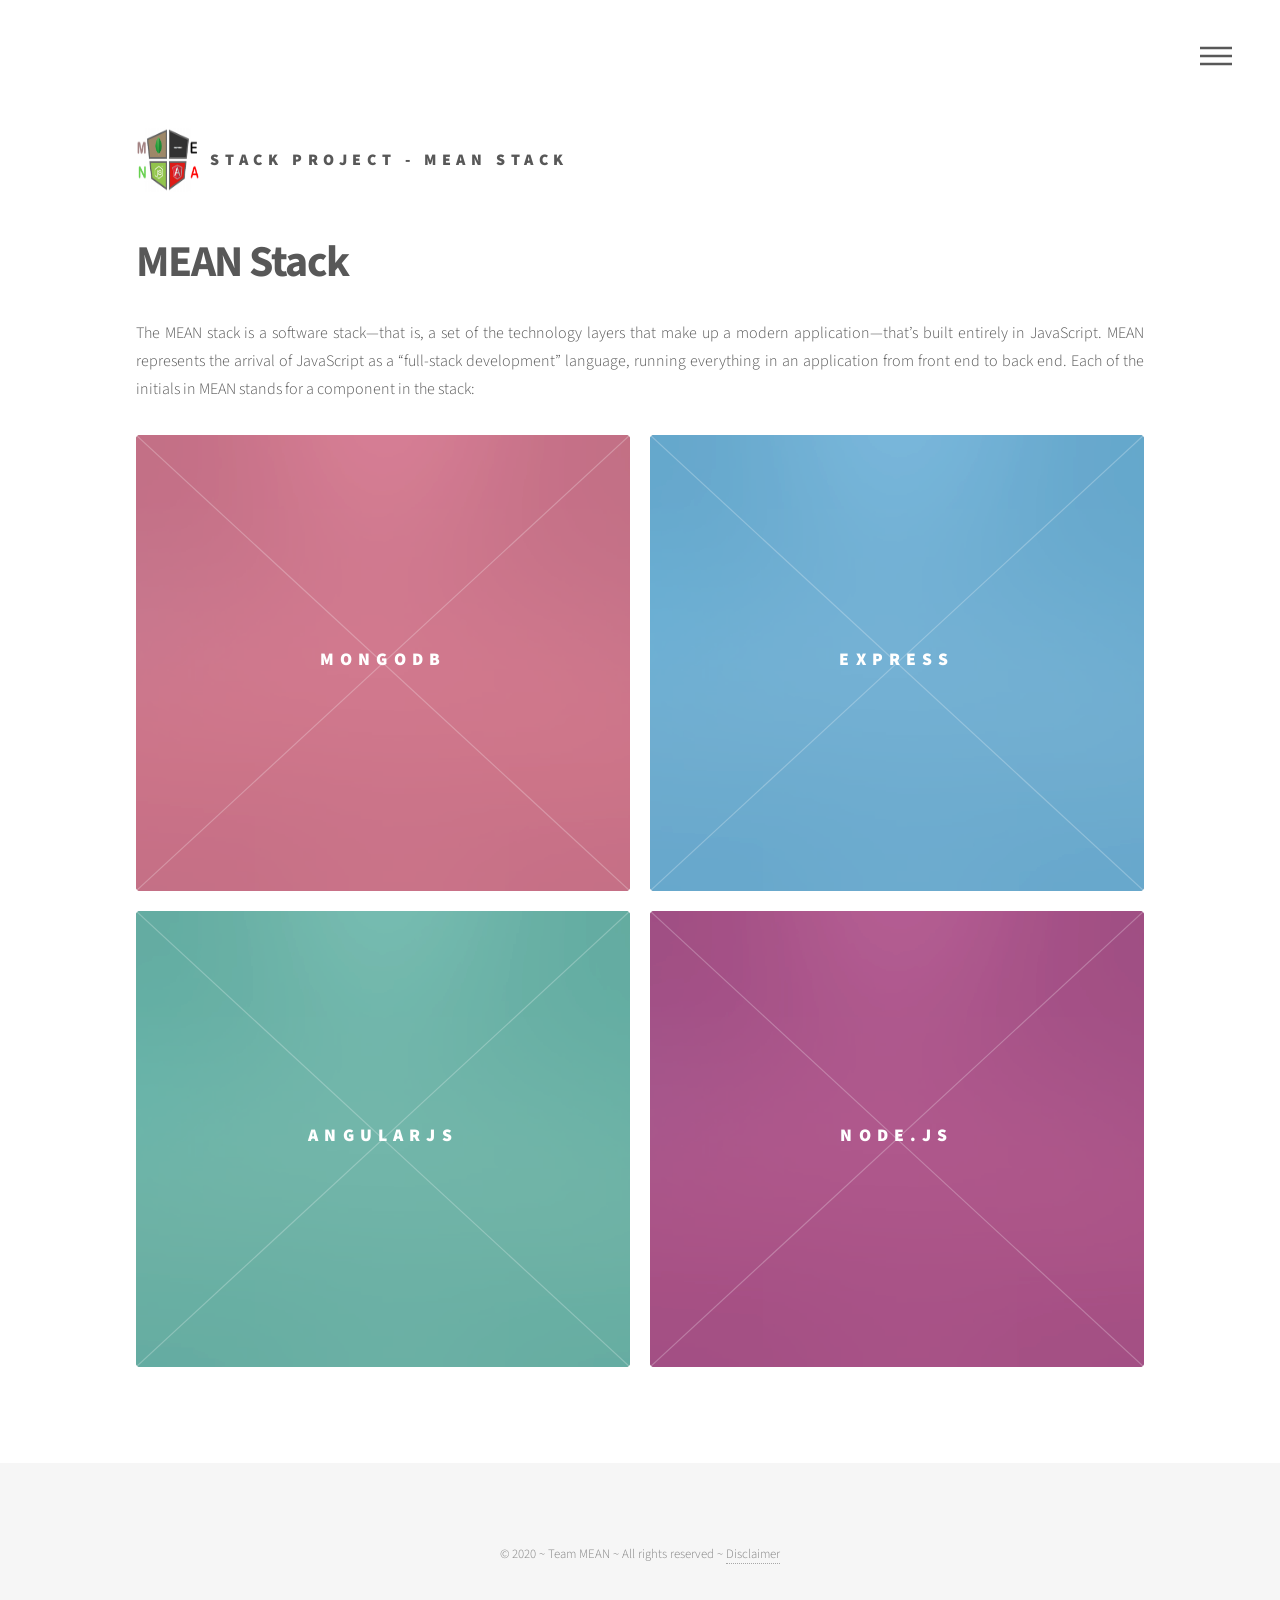
==== index.html @ 66afb3a9 "edits angularjs again" ====
<!DOCTYPE HTML>
<html>
	<head>
		<title>Stack Project - MEAN Stack</title>
		<meta charset="utf-8" />
		<meta name="viewport" content="width=device-width, initial-scale=1, user-scalable=no" />
		<link rel="stylesheet" href="css/main.css" />
		<noscript><link rel="stylesheet" href="css/noscript.css" /></noscript>
	</head>
	<body class="is-preload">
		<!-- Wrapper -->
			<div id="wrapper">

				<!-- Header -->
					<header id="header">
						<div class="inner">

							<!-- Logo -->
								<a href="index.html" class="logo">
									<span class="symbol"><img src="images/mean.png" alt="MEAN" /></span><span class="title">Stack Project - MEAN Stack</span>
								</a>

							<!-- Nav -->
								<nav>
									<ul>
										<li><a href="#menu">Menu</a></li>
									</ul>
								</nav>

						</div>
					</header>

				<!-- Menu -->
					<nav id="menu">
						<h2>Menu</h2>
						<ul>
							<li><a href="index.html">Home</a></li>
							<li><a href="meantutorial.html">MEAN Tutorial</a></li>
							<li><a href="webapptutorial.html">Web App Tutorial</a></li>
							<li><a href="webappdemonstration.html" >Web App Demonstration</a></li>
							<li><a href="reference.html">Reference</a></li>
							<li><a href="aboutus.html">Meet the Team</a></li>
						</ul>
					</nav>

				<!-- Main -->
					<div id="main">
						<div class="inner">
							<header>
								<h1>MEAN Stack<br /></h1>
								<p>The MEAN stack is a software stack—that is, a set of the technology layers that make up a modern application—that’s built entirely in JavaScript. MEAN represents the arrival of JavaScript as a “full-stack development” language, running everything in an application from front end to back end. Each of the initials in MEAN stands for a component in the stack:</p>
							</header>
							<section class="tiles">
								<article class="style1">
									<span class="image">
										<img src="images/bkgd_img.jpg" alt="" />
									</span>
									<a href="https://www.mongodb.com/" target="_blank">
										<h2>MongoDB</h2>
										<div class="content">
											<p>MongoDB is a general purpose, document-based, distributed database built for modern application developers and for the cloud era.</p>
										</div>
									</a>
								</article>
								<article class="style2">
									<span class="image">
										<img src="images/bkgd_img.jpg" alt="" />
									</span>
									<a href="https://expressjs.com/" target="_blank">
										<h2>Express</h2>
										<div class="content">
											<p>Express.JS, or simply Express, is a back end web application framework for Node.JS, released as free and open-source software under the MIT License. It is designed for building web applications and APIs. It has been called the de facto standard server framework for Node.JS.</p>
										</div>
									</a>
								</article>
								<article class="style3">
									<span class="image">
										<img src="images/bkgd_img.jpg" alt="" />
									</span>
									<a href="https://angularjs.org/" target="_blank">
										<h2>AngularJS</h2>
										<div class="content">
									           <p>AngularJS is a JavaScript-based open-source front-end web framework. It's mainly maintained by Google and by a community of individuals and corporations to address many of the challenges encountered in developing single-page applications. Also AngularJS's data binding and dependency injection eliminate much of the code you would otherwise have to write. It all happens within the browser, making it an ideal partner with any server technology. </p>
										</div>
									</a>
								</article>

								
								<article class="style4">
									<span class="image">
										<img src="images/bkgd_img.jpg" alt="" />
									</span>
									<a href="https://nodejs.org/en/" target="_blank">
										<h2>Node.JS</h2>
										<div class="content">
											<p>Node.JS is an open-source, cross-platform, back-end, JavaScript runtime environment that executes JavaScript code outside a web browser. Node.JS lets developers use JavaScript to write command line tools and for server-side scripting—running scripts server-side to produce dynamic web page content before the page is sent to the user's web browser. </p>
										</div>
									</a>
								</article>
							</section>
						</div>
					</div>

				<!-- Footer -->
					<footer id="footer">
						<div class="inner">							
							<ul class="copyright">
								<li>&copy; 2020 ~ Team MEAN ~ All rights reserved ~ <a href="disclaimer.html">Disclaimer</a></li>
							</ul>
						</div>
					</footer>
			</div>

		<!-- Scripts -->


		<script src="js/jquery.min.js"></script>
		<script src="js/browser.min.js"></script>
		<script src="js/breakpoints.min.js"></script>
		<script src="js/util.js"></script>
		<script src="js/main.js"></script>


	</body>
</html>
---- css/main.css ----
@import url(fontawesome-all.min.css);
@import url("https://fonts.googleapis.com/css?family=Source+Sans+Pro:300,700,900");

/*
	Phantom by HTML5 UP
	html5up.net | @ajlkn
	Free for personal and commercial use under the CCA 3.0 license (html5up.net/license)
*/


/* Begin normalization */

html, body, div, span, applet, object,
iframe, h1, h2, h3, h4, h5, h6, p, blockquote,
pre, a, abbr, acronym, address, big, cite,
code, del, dfn, em, img, ins, kbd, q, s, samp,
small, strike, strong, sub, sup, tt, var, b,
u, i, center, dl, dt, dd, ol, ul, li, fieldset,
form, label, legend, table, caption, tbody,
tfoot, thead, tr, th, td, article, aside,
canvas, details, embed, figure, figcaption,
footer, header, hgroup, menu, nav, output, ruby,
section, summary, time, mark, audio, video {
	margin: 0;
	padding: 0;
	border: 0;
	font-size: 100%;
	font: inherit;
	vertical-align: baseline;}

article, aside, details, figcaption, figure,
footer, header, hgroup, menu, nav, section {
	display: block;}

body {
	line-height: 1;
}

ol, ul {
	list-style: none;
}

blockquote, q {
	quotes: none;
}

	blockquote:before, blockquote:after, q:before, q:after {
		content: '';
		content: none;
	}

table {
	border-collapse: collapse;
	border-spacing: 0;
}

body {
	-webkit-text-size-adjust: none;
}

mark {
	background-color: transparent;
	color: inherit;
}

input::-moz-focus-inner {
	border: 0;
	padding: 0;
}

input, select, textarea {
	-moz-appearance: none;
	-webkit-appearance: none;
	-ms-appearance: none;
	appearance: none;
}


/* End Normalization */



.embed-container {
    position: relative; 
    padding-bottom: 56.25%; 
    height:0; 
    overflow: hidden; 
    max-width: 100%; 
    border:4px #585858;
    
    
} 

.embed-container iframe, .embed-container object, .embed-container embed { 
    position: absolute; 
    top: 0; 
    left: 0; 
    width: 100%; 
    height: 100%; 
     padding: 33pt 103pt 35pt 102pt;
    background: #FFF;
    border: solid 3px #7ecaf6;
    border-radius: 10px;


}


/* Basic */

	html {
		box-sizing: border-box;
	}

	*, *:before, *:after {
		box-sizing: inherit;
	}

	body {
		background: #ffffff;
	}

		body.is-preload *, body.is-preload *:before, body.is-preload *:after {
			-moz-animation: none !important;
			-webkit-animation: none !important;
			-ms-animation: none !important;
			animation: none !important;
			-moz-transition: none !important;
			-webkit-transition: none !important;
			-ms-transition: none !important;
			transition: none !important;
		}

/* Type */

	body, input, select, textarea {
		color: #585858;
		font-family: "Source Sans Pro", Helvetica, sans-serif;
		font-size: 16pt;
		font-weight: 300;
		line-height: 1.75;
	}

		@media screen and (max-width: 1680px) {

			body, input, select, textarea {
				font-size: 14pt;
			}

		}

		@media screen and (max-width: 1280px) {

			body, input, select, textarea {
				font-size: 12pt;
			}

		}

	a {
		-moz-transition: border-bottom-color 0.2s ease, color 0.2s ease;
		-webkit-transition: border-bottom-color 0.2s ease, color 0.2s ease;
		-ms-transition: border-bottom-color 0.2s ease, color 0.2s ease;
		transition: border-bottom-color 0.2s ease, color 0.2s ease;
		text-decoration: none;
		color: #1d1d1d;
		border-bottom: dotted 1px rgba(88, 88, 88, 0.5);
	}

		a:hover {
			border-bottom-color: transparent;
			color: #f2849e !important;
		}

	strong, b {
		font-weight: 900;
	}

	em, i {
		font-style: italic;
	}

	p {
		margin: 0 0 2em 0;
		text-align: justify;
	}
	
	h1 {
		font-size: 2.75em;
		font-weight: 700;
		line-height: 1.3;
		margin: 0 0 1em 0;
		letter-spacing: -0.035em;
	}

		h1 a {
			color: inherit;
		}

		@media screen and (max-width: 736px) {

			h1 {
				font-size: 2em;
				margin: 0 0 1em 0;
			}

		}

		@media screen and (max-width: 360px) {

			h1 {
				font-size: 1.75em;
			}

		}

	h2, h3, h4, h5, h6 {
		font-weight: 900;
		line-height: 1.5;
		margin: 0 0 2em 0;
		text-transform: uppercase;
		letter-spacing: 0.35em;
	}

		h2 a, h3 a, h4 a, h5 a, h6 a {
			color: inherit;
		}

	h2 {
		font-size: 1.1em;
	}

	h3 {
		font-size: 1em;
	}

	h4 {
		font-size: 0.8em;
	}

	h5 {
		font-size: 0.8em;
	}

	h6 {
		font-size: 0.8em;
	}

	@media screen and (max-width: 980px) {

		h1 br, h2 br, h3 br, h4 br, h5 br, h6 br {
			display: none;
		}

	}

	@media screen and (max-width: 736px) {

		h2 {
			font-size: 1em;
		}

		h3 {
			font-size: 0.8em;
		}

	}

	sub {
		font-size: 0.8em;
		position: relative;
		top: 0.5em;
	}

	sup {
		font-size: 0.8em;
		position: relative;
		top: -0.5em;
	}

	blockquote {
		border-left: solid 4px #c9c9c9;
		font-style: italic;
		margin: 0 0 2em 0;
		padding: 0.5em 0 0.5em 2em;
	}

	code {
		background: rgba(144, 144, 144, 0.075);
		border-radius: 4px;
		border: solid 1px #c9c9c9;
		font-family: "Courier New", monospace;
		font-size: 0.9em;
		margin: 0 0.25em;
		padding: 0.25em 0.65em;
	}

	pre {
		-webkit-overflow-scrolling: touch;
		font-family: "Courier New", monospace;
		font-size: 0.9em;
		margin: 0 0 2em 0;
	}

		pre code {
			display: block;
			line-height: 1.75;
			padding: 1em 1.5em;
			overflow-x: auto;
		}

	hr {
		border: 0;
		border-bottom: solid 1px #c9c9c9;
		margin: 2em 0;
	}

		hr.major {
			margin: 3em 0;
		}

	.align-left {
		text-align: left;
	}

	.align-center {
		text-align: center;
	}

	.align-right {
		text-align: right;
	}

/* Section/Article */

	section.special, article.special {
		text-align: center;
	}

	header p {
		margin-top: -1em;
	}

	@media screen and (max-width: 736px) {

		header p {
			margin-top: 0;
		}

	}


/* Form */

	form {
		margin: 0 0 2em 0;
		overflow-x: hidden;
	}

		form > :last-child {
			margin-bottom: 0;
		}

		form > .fields {
			display: -moz-flex;
			display: -webkit-flex;
			display: -ms-flex;
			display: flex;
			-moz-flex-wrap: wrap;
			-webkit-flex-wrap: wrap;
			-ms-flex-wrap: wrap;
			flex-wrap: wrap;
			width: calc(100% + 3em);
			margin: -1.5em 0 2em -1.5em;
		}

			form > .fields > .field {
				-moz-flex-grow: 0;
				-webkit-flex-grow: 0;
				-ms-flex-grow: 0;
				flex-grow: 0;
				-moz-flex-shrink: 0;
				-webkit-flex-shrink: 0;
				-ms-flex-shrink: 0;
				flex-shrink: 0;
				padding: 1.5em 0 0 1.5em;
				width: calc(100% - 1.5em);
			}

				form > .fields > .field.half {
					width: calc(50% - 0.75em);
				}

				form > .fields > .field.third {
					width: calc(100%/3 - 0.5em);
				}

				form > .fields > .field.quarter {
					width: calc(25% - 0.375em);
				}

		@media screen and (max-width: 600px) {

			form > .fields {
				width: calc(100% + 3em);
				margin: -1.5em 0 2em -1.5em;
			}

				form > .fields > .field {
					padding: 1.5em 0 0 1.5em;
					width: calc(100% - 1.5em);
				}

					form > .fields > .field.half {
						width: calc(100% - 1.5em);
					}

					form > .fields > .field.third {
						width: calc(100% - 1.5em);
					}

					form > .fields > .field.quarter {
						width: calc(100% - 1.5em);
					}

		}

	label {
		display: block;
		font-size: 0.9em;
		font-weight: 900;
		margin: 0 0 1em 0;
	}

	input[type="text"],
	input[type="password"],
	input[type="email"],
	input[type="tel"],
	select,
	textarea {
		-moz-appearance: none;
		-webkit-appearance: none;
		-ms-appearance: none;
		appearance: none;
		background-color: transparent;
		border: none;
		border-radius: 0;
		border-bottom: solid 1px #c9c9c9;
		color: inherit;
		display: block;
		outline: 0;
		padding: 0;
		text-decoration: none;
		width: 100%;
	}

		input[type="text"]:invalid,
		input[type="password"]:invalid,
		input[type="email"]:invalid,
		input[type="tel"]:invalid,
		select:invalid,
		textarea:invalid {
			box-shadow: none;
		}

		input[type="text"]:focus,
		input[type="password"]:focus,
		input[type="email"]:focus,
		input[type="tel"]:focus,
		select:focus,
		textarea:focus {
			border-bottom-color: #f2849e;
			box-shadow: inset 0 -1px 0 0 #f2849e;
		}

	select {
		background-image: url("data:image/svg+xml;charset=utf8,%3Csvg xmlns='http://www.w3.org/2000/svg' width='40' height='40' preserveAspectRatio='none' viewBox='0 0 40 40'%3E%3Cpath d='M9.4,12.3l10.4,10.4l10.4-10.4c0.2-0.2,0.5-0.4,0.9-0.4c0.3,0,0.6,0.1,0.9,0.4l3.3,3.3c0.2,0.2,0.4,0.5,0.4,0.9 c0,0.4-0.1,0.6-0.4,0.9L20.7,31.9c-0.2,0.2-0.5,0.4-0.9,0.4c-0.3,0-0.6-0.1-0.9-0.4L4.3,17.3c-0.2-0.2-0.4-0.5-0.4-0.9 c0-0.4,0.1-0.6,0.4-0.9l3.3-3.3c0.2-0.2,0.5-0.4,0.9-0.4S9.1,12.1,9.4,12.3z' fill='%23c9c9c9' /%3E%3C/svg%3E");
		background-size: 1.25rem;
		background-repeat: no-repeat;
		background-position: calc(100% - 1rem) center;
		height: 3em;
		padding-right: 3em;
		text-overflow: ellipsis;
	}

		select option {
			background: #ffffff;
		}

		select:focus::-ms-value {
			background-color: transparent;
		}

		select::-ms-expand {
			display: none;
		}

	input[type="text"],
	input[type="password"],
	input[type="email"],
	select {
		height: 3em;
	}

	textarea {
		padding: 0;
		min-height: 3.75em;
	}

	input[type="checkbox"],
	input[type="radio"] {
		-moz-appearance: none;
		-webkit-appearance: none;
		-ms-appearance: none;
		appearance: none;
		display: block;
		float: left;
		margin-right: -2em;
		opacity: 0;
		width: 1em;
		z-index: -1;
	}

		input[type="checkbox"] + label,
		input[type="radio"] + label {
			text-decoration: none;
			color: #585858;
			cursor: pointer;
			display: inline-block;
			font-size: 1em;
			font-weight: 300;
			padding-left: 2.55em;
			padding-right: 0.75em;
			position: relative;
		}

			input[type="checkbox"] + label:before,
			input[type="radio"] + label:before {
				-moz-osx-font-smoothing: grayscale;
				-webkit-font-smoothing: antialiased;
				display: inline-block;
				font-style: normal;
				font-variant: normal;
				text-rendering: auto;
				line-height: 1;
				text-transform: none !important;
				font-family: 'Font Awesome 5 Free';
				font-weight: 900;
			}

			input[type="checkbox"] + label:before,
			input[type="radio"] + label:before {
				border-radius: 4px;
				border: solid 1px #c9c9c9;
				content: '';
				display: inline-block;
				font-size: 0.8em;
				height: 2.25em;
				left: 0;
				line-height: 2.25em;
				position: absolute;
				text-align: center;
				top: 0;
				width: 2.25em;
			}

		input[type="checkbox"]:checked + label:before,
		input[type="radio"]:checked + label:before {
			background: #585858;
			border-color: #585858;
			color: #ffffff;
			content: '\f00c';
		}

		input[type="checkbox"]:focus + label:before,
		input[type="radio"]:focus + label:before {
			border-color: #f2849e;
			box-shadow: 0 0 0 1px #f2849e;
		}

	input[type="checkbox"] + label:before {
		border-radius: 4px;
	}

	input[type="radio"] + label:before {
		border-radius: 100%;
	}

/* Box */

	.box {
		border-radius: 4px;
		border: solid 1px #c9c9c9;
		margin-bottom: 2em;
		padding: 1.5em;
	}

		.box > :last-child,
		.box > :last-child > :last-child,
		.box > :last-child > :last-child > :last-child {
			margin-bottom: 0;
		}

		.box.alt {
			border: 0;
			border-radius: 0;
			padding: 0;
		}

/* Image */

	.image {
		border-radius: 4px;
		border: 0;
		display: inline-block;
		position: relative;
	}

		.image img {
			border-radius: 4px;
			display: block;
		}

		.image.left, .image.right {
			max-width: 40%;
		}

			.image.left img, .image.right img {
				width: 100%;
			}

		.image.left {
			float: left;
			padding: 0 1.5em 1em 0;
			top: 0.25em;
		}

		.image.right {
			float: right;
			padding: 0 0 1em 1.5em;
			top: 0.25em;
		}

		.image.fit {
			display: block;
			margin: 0 0 2em 0;
			width: 100%;
		}

			.image.fit img {
				width: 100%;
			}

		.image.main {
			display: block;
			margin: 0 0 3em 0;
			width: 100%;
		}

			.image.main img {
				width: 100%;
			}

			@media screen and (max-width: 736px) {

				.image.main {
					margin: 0 0 2em 0;
				}

			}

/* Table */

	.table-wrapper {
		-webkit-overflow-scrolling: touch;
		overflow-x: auto;
	}

	table {
		margin: 0 0 2em 0;
		width: 100%;
	}

		table tbody tr {
			border: solid 1px #c9c9c9;
			border-left: 0;
			border-right: 0;
		}

			table tbody tr:nth-child(2n + 1) {
				background-color: rgba(144, 144, 144, 0.075);
			}

		table td {
			padding: 0.75em 0.75em;
		}

		table th {
			font-size: 0.9em;
			font-weight: 900;
			padding: 0 0.75em 0.75em 0.75em;
			text-align: left;
		}

		table thead {
			border-bottom: solid 2px #c9c9c9;
		}

		table tfoot {
			border-top: solid 2px #c9c9c9;
		}

		table.alt {
			border-collapse: separate;
		}

			table.alt tbody tr td {
				border: solid 1px #c9c9c9;
				border-left-width: 0;
				border-top-width: 0;
			}

				table.alt tbody tr td:first-child {
					border-left-width: 1px;
				}

			table.alt tbody tr:first-child td {
				border-top-width: 1px;
			}

			table.alt thead {
				border-bottom: 0;
			}

			table.alt tfoot {
				border-top: 0;
			}

/* Button */

	input[type="submit"],
	input[type="reset"],
	input[type="button"],
	button,
	.button {
		-moz-appearance: none;
		-webkit-appearance: none;
		-ms-appearance: none;
		appearance: none;
		-moz-transition: background-color 0.2s ease-in-out, color 0.2s ease-in-out, box-shadow 0.2s ease-in-out;
		-webkit-transition: background-color 0.2s ease-in-out, color 0.2s ease-in-out, box-shadow 0.2s ease-in-out;
		-ms-transition: background-color 0.2s ease-in-out, color 0.2s ease-in-out, box-shadow 0.2s ease-in-out;
		transition: background-color 0.2s ease-in-out, color 0.2s ease-in-out, box-shadow 0.2s ease-in-out;
		background-color: transparent;
		border-radius: 4px;
		border: 0;
		box-shadow: inset 0 0 0 2px #585858;
		color: #585858 !important;
		cursor: pointer;
		display: inline-block;
		font-size: 0.8em;
		font-weight: 900;
		height: 3.5em;
		letter-spacing: 0.35em;
		line-height: 3.45em;
		overflow: hidden;
		padding: 0 1.25em 0 1.6em;
		text-align: center;
		text-decoration: none;
		text-overflow: ellipsis;
		text-transform: uppercase;
		white-space: nowrap;
	}

		input[type="submit"].icon:before,
		input[type="reset"].icon:before,
		input[type="button"].icon:before,
		button.icon:before,
		.button.icon:before {
			margin-right: 0.5em;
		}

		input[type="submit"].fit,
		input[type="reset"].fit,
		input[type="button"].fit,
		button.fit,
		.button.fit {
			width: 100%;
		}

		input[type="submit"]:hover,
		input[type="reset"]:hover,
		input[type="button"]:hover,
		button:hover,
		.button:hover {
			color: #f2849e !important;
			box-shadow: inset 0 0 0 2px #f2849e;
		}

		input[type="submit"]:active,
		input[type="reset"]:active,
		input[type="button"]:active,
		button:active,
		.button:active {
			background-color: rgba(242, 132, 158, 0.1);
		}

		input[type="submit"].small,
		input[type="reset"].small,
		input[type="button"].small,
		button.small,
		.button.small {
			font-size: 0.6em;
		}

		input[type="submit"].large,
		input[type="reset"].large,
		input[type="button"].large,
		button.large,
		.button.large {
			font-size: 1em;
		}

		input[type="submit"].primary,
		input[type="reset"].primary,
		input[type="button"].primary,
		button.primary,
		.button.primary {
			box-shadow: none;
			background-color: #585858;
			color: #ffffff !important;
		}

			input[type="submit"].primary:hover,
			input[type="reset"].primary:hover,
			input[type="button"].primary:hover,
			button.primary:hover,
			.button.primary:hover {
				background-color: #f2849e;
			}

			input[type="submit"].primary:active,
			input[type="reset"].primary:active,
			input[type="button"].primary:active,
			button.primary:active,
			.button.primary:active {
				background-color: #ee5f81;
			}

		input[type="submit"].disabled, input[type="submit"]:disabled,
		input[type="reset"].disabled,
		input[type="reset"]:disabled,
		input[type="button"].disabled,
		input[type="button"]:disabled,
		button.disabled,
		button:disabled,
		.button.disabled,
		.button:disabled {
			pointer-events: none;
			opacity: 0.25;
		}

/* Tiles */

	.tiles {
		display: -moz-flex;
		display: -webkit-flex;
		display: -ms-flex;
		display: flex;
		-moz-flex-wrap: wrap;
		-webkit-flex-wrap: wrap;
		-ms-flex-wrap: wrap;
		flex-wrap: wrap;
		position: relative;
		margin: -2.5em 0 0 -2.5em;
	}

		.tiles article {
			-moz-transition: -moz-transform 0.5s ease, opacity 0.5s ease;
			-webkit-transition: -webkit-transform 0.5s ease, opacity 0.5s ease;
			-ms-transition: -ms-transform 0.5s ease, opacity 0.5s ease;
			transition: transform 0.5s ease, opacity 0.5s ease;
			position: relative;
			width: calc(50% - 2.5em);
			margin: 2.5em 0 0 2.5em;
		}

			.tiles article > .image {
				-moz-transition: -moz-transform 0.5s ease;
				-webkit-transition: -webkit-transform 0.5s ease;
				-ms-transition: -ms-transform 0.5s ease;
				transition: transform 0.5s ease;
				position: relative;
				display: block;
				width: 100%;
				border-radius: 4px;
				overflow: hidden;
			}

				.tiles article > .image img {
					display: block;
					width: 100%;
				}

				.tiles article > .image:before {
					pointer-events: none;
					-moz-transition: background-color 0.5s ease, opacity 0.5s ease;
					-webkit-transition: background-color 0.5s ease, opacity 0.5s ease;
					-ms-transition: background-color 0.5s ease, opacity 0.5s ease;
					transition: background-color 0.5s ease, opacity 0.5s ease;
					content: '';
					display: block;
					position: absolute;
					top: 0;
					left: 0;
					width: 100%;
					height: 100%;
					opacity: 1.0;
					z-index: 1;
					opacity: 0.8;
				}

				.tiles article > .image:after {
					pointer-events: none;
					-moz-transition: opacity 0.5s ease;
					-webkit-transition: opacity 0.5s ease;
					-ms-transition: opacity 0.5s ease;
					transition: opacity 0.5s ease;
					content: '';
					display: block;
					position: absolute;
					top: 0;
					left: 0;
					width: 100%;
					height: 100%;
					background-image: url("data:image/svg+xml;charset=utf8,%3Csvg xmlns='http://www.w3.org/2000/svg' width='100' height='100' viewBox='0 0 100 100' preserveAspectRatio='none'%3E%3Cstyle%3Eline %7B stroke-width: 0.25px%3B stroke: %23ffffff%3B %7D%3C/style%3E%3Cline x1='0' y1='0' x2='100' y2='100' /%3E%3Cline x1='100' y1='0' x2='0' y2='100' /%3E%3C/svg%3E");
					background-position: center;
					background-repeat: no-repeat;
					background-size: 100% 100%;
					opacity: 0.25;
					z-index: 2;
				}

			.tiles article > a {
				display: -moz-flex;
				display: -webkit-flex;
				display: -ms-flex;
				display: flex;
				-moz-flex-direction: column;
				-webkit-flex-direction: column;
				-ms-flex-direction: column;
				flex-direction: column;
				-moz-align-items: center;
				-webkit-align-items: center;
				-ms-align-items: center;
				align-items: center;
				-moz-justify-content: center;
				-webkit-justify-content: center;
				-ms-justify-content: center;
				justify-content: center;
				-moz-transition: background-color 0.5s ease, -moz-transform 0.5s ease;
				-webkit-transition: background-color 0.5s ease, -webkit-transform 0.5s ease;
				-ms-transition: background-color 0.5s ease, -ms-transform 0.5s ease;
				transition: background-color 0.5s ease, transform 0.5s ease;
				position: absolute;
				top: 0;
				left: 0;
				width: 100%;
				height: 100%;
				padding: 1em;
				border-radius: 4px;
				border-bottom: 0;
				color: #ffffff;
				text-align: center;
				text-decoration: none;
				z-index: 3;
			}

				.tiles article > a > :last-child {
					margin: 0;
				}

				.tiles article > a:hover {
					color: #ffffff !important;
				}

				.tiles article > a h2 {
					margin: 0;
				}

				.tiles article > a .content {
					-moz-transition: max-height 0.5s ease, opacity 0.5s ease;
					-webkit-transition: max-height 0.5s ease, opacity 0.5s ease;
					-ms-transition: max-height 0.5s ease, opacity 0.5s ease;
					transition: max-height 0.5s ease, opacity 0.5s ease;
					width: 100%;
					max-height: 0;
					line-height: 1.5;
					margin-top: 0.35em;
					opacity: 0;
				}

					.tiles article > a .content > :last-child {
						margin-bottom: 0;
					}

			.tiles article.style1 > .image:before {
				background-color: #f2849e;
			}

			.tiles article.style2 > .image:before {
				background-color: #7ecaf6;
			}

			.tiles article.style3 > .image:before {
				background-color: #7bd0c1;
			}

			.tiles article.style4 > .image:before {
				background-color: #c75b9b;
			}

			.tiles article.style5 > .image:before {
				background-color: #ae85ca;
			}

			.tiles article.style6 > .image:before {
				background-color: #8499e7;
			}

			body:not(.is-touch) .tiles article:hover > .image {
				-moz-transform: scale(1.1);
				-webkit-transform: scale(1.1);
				-ms-transform: scale(1.1);
				transform: scale(1.1);
			}

				body:not(.is-touch) .tiles article:hover > .image:before {
					background-color: #333333;
					opacity: 0.35;
				}

				body:not(.is-touch) .tiles article:hover > .image:after {
					opacity: 0;
				}

			body:not(.is-touch) .tiles article:hover .content {
				max-height: 15em;
				opacity: 1;
			}

		* + .tiles {
			margin-top: 2em;
		}

		body.is-preload .tiles article {
			-moz-transform: scale(0.9);
			-webkit-transform: scale(0.9);
			-ms-transform: scale(0.9);
			transform: scale(0.9);
			opacity: 0;
		}

		body.is-touch .tiles article .content {
			max-height: 15em;
			opacity: 1;
		}


/* **********  aboutus.html CSS ********** */

	.aboutus article {
		-moz-transition: -moz-transform 0.5s ease, opacity 0.5s ease;
		-webkit-transition: -webkit-transform 0.5s ease, opacity 0.5s ease;
		-ms-transition: -ms-transform 0.5s ease, opacity 0.5s ease;
		transition: transform 0.5s ease, opacity 0.5s ease;
		position: relative;
		width: calc(25% - 1.5em);
		margin: 1.5em 0 0 1.5em;
	}

	.aboutus article > .image:before {
		pointer-events: none;
		-moz-transition: background-color 0.5s ease, opacity 0.5s ease;
		-webkit-transition: background-color 0.5s ease, opacity 0.5s ease;
		-ms-transition: background-color 0.5s ease, opacity 0.5s ease;
		transition: background-color 0.5s ease, opacity 0.5s ease;
		content: '';
		display: block;
		position: absolute;
		top: 0;
		left: 0;
		width: 100%;
		height: 100%;
		opacity: 1.0;
		z-index: 1;
		opacity: 0.8;
	}

	.aboutus article > .image:after {
		pointer-events: none;
		-moz-transition: opacity 0.5s ease;
		-webkit-transition: opacity 0.5s ease;
		-ms-transition: opacity 0.5s ease;
		transition: opacity 0.5s ease;
		content: '';
		display: block;
		position: absolute;
		top: 0;
		left: 0;
		width: 100%;
		height: 100%;
		background-image: none;
		background-position: center;
		background-repeat: no-repeat;
		background-size: 100% 100%;
		opacity: 0.25;
		z-index: 2;
	}

	.aboutus ul {
		text-align: center;
	}

	.aboutus li {
		font-size: 0.9em;
		font-weight: bold;
	}

	#about_p {
		font-size: 1.5em;
	}

/* ********** .tiles & .aboutus Responsive / Media breaks ********** */

		@media screen and (max-width: 1280px) {

			.tiles {
				margin: -1.25em 0 0 -1.25em;
			}

				.tiles article {
					width: calc(50% - 1.25em);
					margin: 1.25em 0 0 1.25em;
				}

				.aboutus article {
					width: calc(33% - 2.5em);
					margin: 2.5em 0 0 2.5em;
				}

				

		}

		@media screen and (max-width: 980px) {

			.tiles {
				margin: -2.5em 0 0 -2.5em;
			}

				.tiles article {
					width: calc(50% - 2.5em);
					margin: 2.5em 0 0 2.5em;
				}

				.aboutus article {
					width: calc(33% - 2.5em);
					margin: 2.5em 0 0 2.5em;
				}

		}

		@media screen and (max-width: 736px) {

			.tiles {
				margin: -1.25em 0 0 -1.25em;
			}

				.tiles article {
					width: calc(50% - 1.25em);
					margin: 1.25em 0 0 1.25em;
				}

					.tiles article:hover > .image {
						-moz-transform: scale(1.0);
						-webkit-transform: scale(1.0);
						-ms-transform: scale(1.0);
						transform: scale(1.0);
					}

					.aboutus article {
						width: calc(50% - 2.5em);
						margin: 2.5em 0 0 2.5em;
					}

		}

		@media screen and (max-width: 600px) {

			.tiles {
				margin: 0;
			}

				.tiles article {
					width: 100%;
					margin: 1.25em 0 0 0;
				}

				.aboutus article {
					width: calc(50% - 2.5em);
					margin: 2.5em 0 0 2.5em;
				}

		}

		@media screen and (max-width: 400px) {

			.aboutus article {
				width: 100%;
					margin: 1.25em 0 0 0;
			}
			

		}

	.reference_citations {
		padding: 1em;
		border: 3px solid #7ecaf6;
		border-radius: 10px;
	}

	.reference_links {
		margin-top: 1em;
		text-align: center;
		padding: 1em;
		border: 3px solid #c75b9b;
		border-radius: 10px;
	}
		

/* Header */

	#header {
		padding: 8em 0 0.1em 0 ;
	}

		#header .logo {
			display: block;
			border-bottom: 0;
			color: inherit;
			font-weight: 900;
			letter-spacing: 0.35em;
			margin: 0 0 2.5em 0;
			text-decoration: none;
			text-transform: uppercase;
			display: inline-block;

		}

			#header .logo > * {
				display: inline-block;
				vertical-align: middle;
			}

			#header .logo .symbol {
				margin-right: 0.65em;
			}

				#header .logo .symbol img {
					display: block;
					width: 4em;
					height: 4em;
				}

		#header nav {
			position: fixed;
			right: 2em;
			top: 2em;
			z-index: 10000;
		}

			#header nav ul {
				display: -moz-flex;
				display: -webkit-flex;
				display: -ms-flex;
				display: flex;
				-moz-align-items: center;
				-webkit-align-items: center;
				-ms-align-items: center;
				align-items: center;
				list-style: none;
				margin: 0;
				padding: 0;
			}

				#header nav ul li {
					display: block;
					padding: 0;
				}

					#header nav ul li a {
						display: block;
						position: relative;
						height: 3em;
						line-height: 3em;
						padding: 0 1.5em;
						background-color: rgba(255, 255, 255, 0.5);
						border-radius: 4px;
						border: 0;
						font-size: 0.8em;
						font-weight: 900;
						letter-spacing: 0.35em;
						text-transform: uppercase;
					}

					#header nav ul li a[href="#menu"] {
						-webkit-tap-highlight-color: transparent;
						width: 4em;
						text-indent: 4em;
						font-size: 1em;
						overflow: hidden;
						padding: 0;
						white-space: nowrap;
					}

						#header nav ul li a[href="#menu"]:before, #header nav ul li a[href="#menu"]:after {
							-moz-transition: opacity 0.2s ease;
							-webkit-transition: opacity 0.2s ease;
							-ms-transition: opacity 0.2s ease;
							transition: opacity 0.2s ease;
							content: '';
							display: block;
							position: absolute;
							top: 0;
							left: 0;
							width: 100%;
							height: 100%;
							background-position: center;
							background-repeat: no-repeat;
							background-size: 2em 2em;
						}

						#header nav ul li a[href="#menu"]:before {
							background-image: url("data:image/svg+xml;charset=utf8,%3Csvg xmlns='http://www.w3.org/2000/svg' width='100' height='100' viewBox='0 0 100 100' preserveAspectRatio='none'%3E%3Cstyle%3Eline %7B stroke-width: 8px%3B stroke: %23f2849e%3B %7D%3C/style%3E%3Cline x1='0' y1='25' x2='100' y2='25' /%3E%3Cline x1='0' y1='50' x2='100' y2='50' /%3E%3Cline x1='0' y1='75' x2='100' y2='75' /%3E%3C/svg%3E");
							opacity: 0;
						}

						#header nav ul li a[href="#menu"]:after {
							background-image: url("data:image/svg+xml;charset=utf8,%3Csvg xmlns='http://www.w3.org/2000/svg' width='100' height='100' viewBox='0 0 100 100' preserveAspectRatio='none'%3E%3Cstyle%3Eline %7B stroke-width: 8px%3B stroke: %23585858%3B %7D%3C/style%3E%3Cline x1='0' y1='25' x2='100' y2='25' /%3E%3Cline x1='0' y1='50' x2='100' y2='50' /%3E%3Cline x1='0' y1='75' x2='100' y2='75' /%3E%3C/svg%3E");
							opacity: 1;
						}

						#header nav ul li a[href="#menu"]:hover:before {
							opacity: 1;
						}

						#header nav ul li a[href="#menu"]:hover:after {
							opacity: 0;
						}

		@media screen and (max-width: 736px) {

			#header {
				padding: 4em 0 0.1em 0 ;
			}

				#header nav {
					right: 0.5em;
					top: 0.5em;
				}

					#header nav ul li a[href="#menu"]:before, #header nav ul li a[href="#menu"]:after {
						background-size: 1.5em 1.5em;
					}

		}

/* Menu */

	#wrapper {
		-moz-transition: opacity 0.45s ease;
		-webkit-transition: opacity 0.45s ease;
		-ms-transition: opacity 0.45s ease;
		transition: opacity 0.45s ease;
		opacity: 1;
	}

	#menu {
		-moz-transform: translateX(22em);
		-webkit-transform: translateX(22em);
		-ms-transform: translateX(22em);
		transform: translateX(22em);
		-moz-transition: -moz-transform 0.45s ease, visibility 0.45s;
		-webkit-transition: -webkit-transform 0.45s ease, visibility 0.45s;
		-ms-transition: -ms-transform 0.45s ease, visibility 0.45s;
		transition: transform 0.45s ease, visibility 0.45s;
		position: fixed;
		top: 0;
		right: 0;
		width: 22em;
		max-width: 80%;
		height: 100%;
		-webkit-overflow-scrolling: touch;
		background: #585858;
		color: #ffffff;
		cursor: default;
		visibility: hidden;
		z-index: 10002;
	}

		#menu > .inner {
			-moz-transition: opacity 0.45s ease;
			-webkit-transition: opacity 0.45s ease;
			-ms-transition: opacity 0.45s ease;
			transition: opacity 0.45s ease;
			-webkit-overflow-scrolling: touch;
			position: absolute;
			top: 0;
			left: 0;
			width: 100%;
			height: 100%;
			padding: 2.75em;
			opacity: 0;
			overflow-y: auto;
		}

			#menu > .inner > ul {
				list-style: none;
				margin: 0 0 1em 0;
				padding: 0;
			}

				#menu > .inner > ul > li {
					padding: 0;
					border-top: solid 1px rgba(255, 255, 255, 0.15);
				}

					#menu > .inner > ul > li a {
						display: block;
						padding: 1em 0;
						line-height: 1.5;
						border: 0;
						color: inherit;
					}

					#menu > .inner > ul > li:first-child {
						border-top: 0;
						margin-top: -1em;
					}

		#menu > .close {
			-moz-transition: opacity 0.45s ease, -moz-transform 0.45s ease;
			-webkit-transition: opacity 0.45s ease, -webkit-transform 0.45s ease;
			-ms-transition: opacity 0.45s ease, -ms-transform 0.45s ease;
			transition: opacity 0.45s ease, transform 0.45s ease;
			-moz-transform: scale(0.25) rotate(180deg);
			-webkit-transform: scale(0.25) rotate(180deg);
			-ms-transform: scale(0.25) rotate(180deg);
			transform: scale(0.25) rotate(180deg);
			-webkit-tap-highlight-color: transparent;
			display: block;
			position: absolute;
			top: 2em;
			left: -6em;
			width: 6em;
			text-indent: 6em;
			height: 3em;
			border: 0;
			font-size: 1em;
			opacity: 0;
			overflow: hidden;
			padding: 0;
			white-space: nowrap;
		}

			#menu > .close:before, #menu > .close:after {
				-moz-transition: opacity 0.2s ease;
				-webkit-transition: opacity 0.2s ease;
				-ms-transition: opacity 0.2s ease;
				transition: opacity 0.2s ease;
				content: '';
				display: block;
				position: absolute;
				top: 0;
				left: 0;
				width: 100%;
				height: 100%;
				background-position: center;
				background-repeat: no-repeat;
				background-size: 2em 2em;
			}

			#menu > .close:before {
				background-image: url("data:image/svg+xml;charset=utf8,%3Csvg xmlns='http://www.w3.org/2000/svg' width='100' height='100' viewBox='0 0 100 100' preserveAspectRatio='none'%3E%3Cstyle%3Eline %7B stroke-width: 8px%3B stroke: %23f2849e%3B %7D%3C/style%3E%3Cline x1='15' y1='15' x2='85' y2='85' /%3E%3Cline x1='85' y1='15' x2='15' y2='85' /%3E%3C/svg%3E");
				opacity: 0;
			}

			#menu > .close:after {
				background-image: url("data:image/svg+xml;charset=utf8,%3Csvg xmlns='http://www.w3.org/2000/svg' width='100' height='100' viewBox='0 0 100 100' preserveAspectRatio='none'%3E%3Cstyle%3Eline %7B stroke-width: 8px%3B stroke: %23585858%3B %7D%3C/style%3E%3Cline x1='15' y1='15' x2='85' y2='85' /%3E%3Cline x1='85' y1='15' x2='15' y2='85' /%3E%3C/svg%3E");
				opacity: 1;
			}

			#menu > .close:hover:before {
				opacity: 1;
			}

			#menu > .close:hover:after {
				opacity: 0;
			}

		@media screen and (max-width: 736px) {

			#menu {
				-moz-transform: translateX(16.5em);
				-webkit-transform: translateX(16.5em);
				-ms-transform: translateX(16.5em);
				transform: translateX(16.5em);
				width: 16.5em;
			}

				#menu > .inner {
					padding: 2.75em 1.5em;
				}

				#menu > .close {
					top: 0.5em;
					left: -4.25em;
					width: 4.25em;
					text-indent: 4.25em;
				}

					#menu > .close:before, #menu > .close:after {
						background-size: 1.5em 1.5em;
					}

		}

	body.is-menu-visible #wrapper {
		pointer-events: none;
		cursor: default;
		opacity: 0.25;
	}

	body.is-menu-visible #menu {
		-moz-transform: translateX(0);
		-webkit-transform: translateX(0);
		-ms-transform: translateX(0);
		transform: translateX(0);
		visibility: visible;
	}

		body.is-menu-visible #menu > * {
			opacity: 1;
		}

		body.is-menu-visible #menu .close {
			-moz-transform: scale(1.0) rotate(0deg);
			-webkit-transform: scale(1.0) rotate(0deg);
			-ms-transform: scale(1.0) rotate(0deg);
			transform: scale(1.0) rotate(0deg);
			opacity: 1;
		}

/* Main */

	#main {
		padding: 0em 0 6em 0 ;
	}

		@media screen and (max-width: 736px) {

			#main {
				padding: 0em 0 4em 0 ;
			}

		}

/* Footer */

	#footer {
		padding: 2em 0 2em 0 ;
		background-color: #f6f6f6;
		
	}

		#footer > .inner {
			display: -moz-flex;
			display: -webkit-flex;
			display: -ms-flex;
			display: flex;
			-moz-flex-wrap: wrap;
			-webkit-flex-wrap: wrap;
			-ms-flex-wrap: wrap;
			flex-wrap: wrap;
			-moz-flex-direction: row;
			-webkit-flex-direction: row;
			-ms-flex-direction: row;
			flex-direction: row;			
		}

			#footer > .inner > * > :last-child {
				margin-bottom: 0;
			}

			#footer > .inner section:nth-child(1) {
				width: calc(66% - 2.5em);
				margin-right: 2.5em;
			}

			#footer > .inner section:nth-child(2) {
				width: calc(33% - 2.5em);
				margin-left: 2.5em;
			}

			#footer > .inner .copyright {
				width: 100%;
				padding: 0;
				margin-top: 0em;
				list-style: none;
				font-size: 0.8em;
				color: rgba(15, 15, 15, 0.5);
				text-align: center;
			}

				#footer > .inner .copyright a {
					color: inherit;
				}

				#footer > .inner .copyright li {
					display: inline-block;
					border-left: solid 1px rgba(22, 21, 21, 0.15);
					line-height: 0;
					padding: 0 0 0 1em;
					margin: 0 0 0 1em;
				}

					#footer > .inner .copyright li:first-child {
						border-left: 0;
						padding-left: 0;
						margin-left: 0;
					}

		@media screen and (max-width: 1280px) {

			#footer {
				padding: 5em 0 3em 0 ;
			}

				#footer > .inner section:nth-child(1) {
					width: calc(66% - 1.25em);
					margin-right: 1.25em;
				}

				#footer > .inner section:nth-child(2) {
					width: calc(33% - 1.25em);
					margin-left: 1.25em;
				}

		}

		@media screen and (max-width: 980px) {

			#footer > .inner section:nth-child(1) {
				width: 66%;
				margin-right: 0;
			}

			#footer > .inner section:nth-child(2) {
				width: calc(33% - 2.5em);
				margin-left: 2.5em;
			}

		}

		@media screen and (max-width: 736px) {

			#footer {
				padding: 3em 0 1em 0 ;
			}

				#footer > .inner {
					-moz-flex-direction: column;
					-webkit-flex-direction: column;
					-ms-flex-direction: column;
					flex-direction: column;
				}

					#footer > .inner section:nth-child(1) {
						width: 100%;
						margin-right: 0;
						margin: 3em 0 0 0;
					}

					#footer > .inner section:nth-child(2) {
						-moz-order: -1;
						-webkit-order: -1;
						-ms-order: -1;
						order: -1;
						width: 100%;
						margin-left: 0;
					}

					#footer > .inner .copyright {
						margin-top: 3em;
					}

		}

		@media screen and (max-width: 600px) {

			#footer > .inner .copyright {
				margin-top: 3em;
			}

				#footer > .inner .copyright li {
					border-left: 0;
					padding-left: 0;
					margin: 0.75em 0 0 0;
					display: block;
					line-height: inherit;
				}

					#footer > .inner .copyright li:first-child {
						margin-top: 0;
					}

		}

/* Wrapper */

	#wrapper > * > .inner {
		width: 100%;
		max-width: 68em;
		margin: 0 auto;
		padding: 0 2.5em;
	}

		@media screen and (max-width: 736px) {

			#wrapper > * > .inner {
				padding: 0 1.25em;
			}

		}


		/* WEB APP DEMO STYLES */

		section.application{
			background:#fff ;
			width: 50%;
			margin: 0 auto;
			padding: 10px 10px;
			text-align: center; }

			button{
				border-radius: 3em;
				border-radius: 4px;
				background-image: linear-gradient(to bottom, #f2849e, #c75b9b);
				padding-top: 15px;
			}

			

			#display {
				background-color:#7ecaf6;
				text-align: center;
				margin: 0 auto;
				margin-bottom: 0px;
				font-size: 2em;
				margin-bottom: 10px;
				border: 5px solid #585858;
				border-radius: 10px;
				padding: 20px;
				
			}

			#dropDown {
				margin-bottom: 30px;
			}

			.currentStep {
				text-decoration: underline;
				margin-top: 20px;
			}
---- css/noscript.css ----
/*
	Phantom by HTML5 UP
	html5up.net | @ajlkn
	Free for personal and commercial use under the CCA 3.0 license (html5up.net/license)
*/

/* Tiles */

	body.is-preload .tiles article {
		-moz-transform: none;
		-webkit-transform: none;
		-ms-transform: none;
		transform: none;
		opacity: 1;
	}
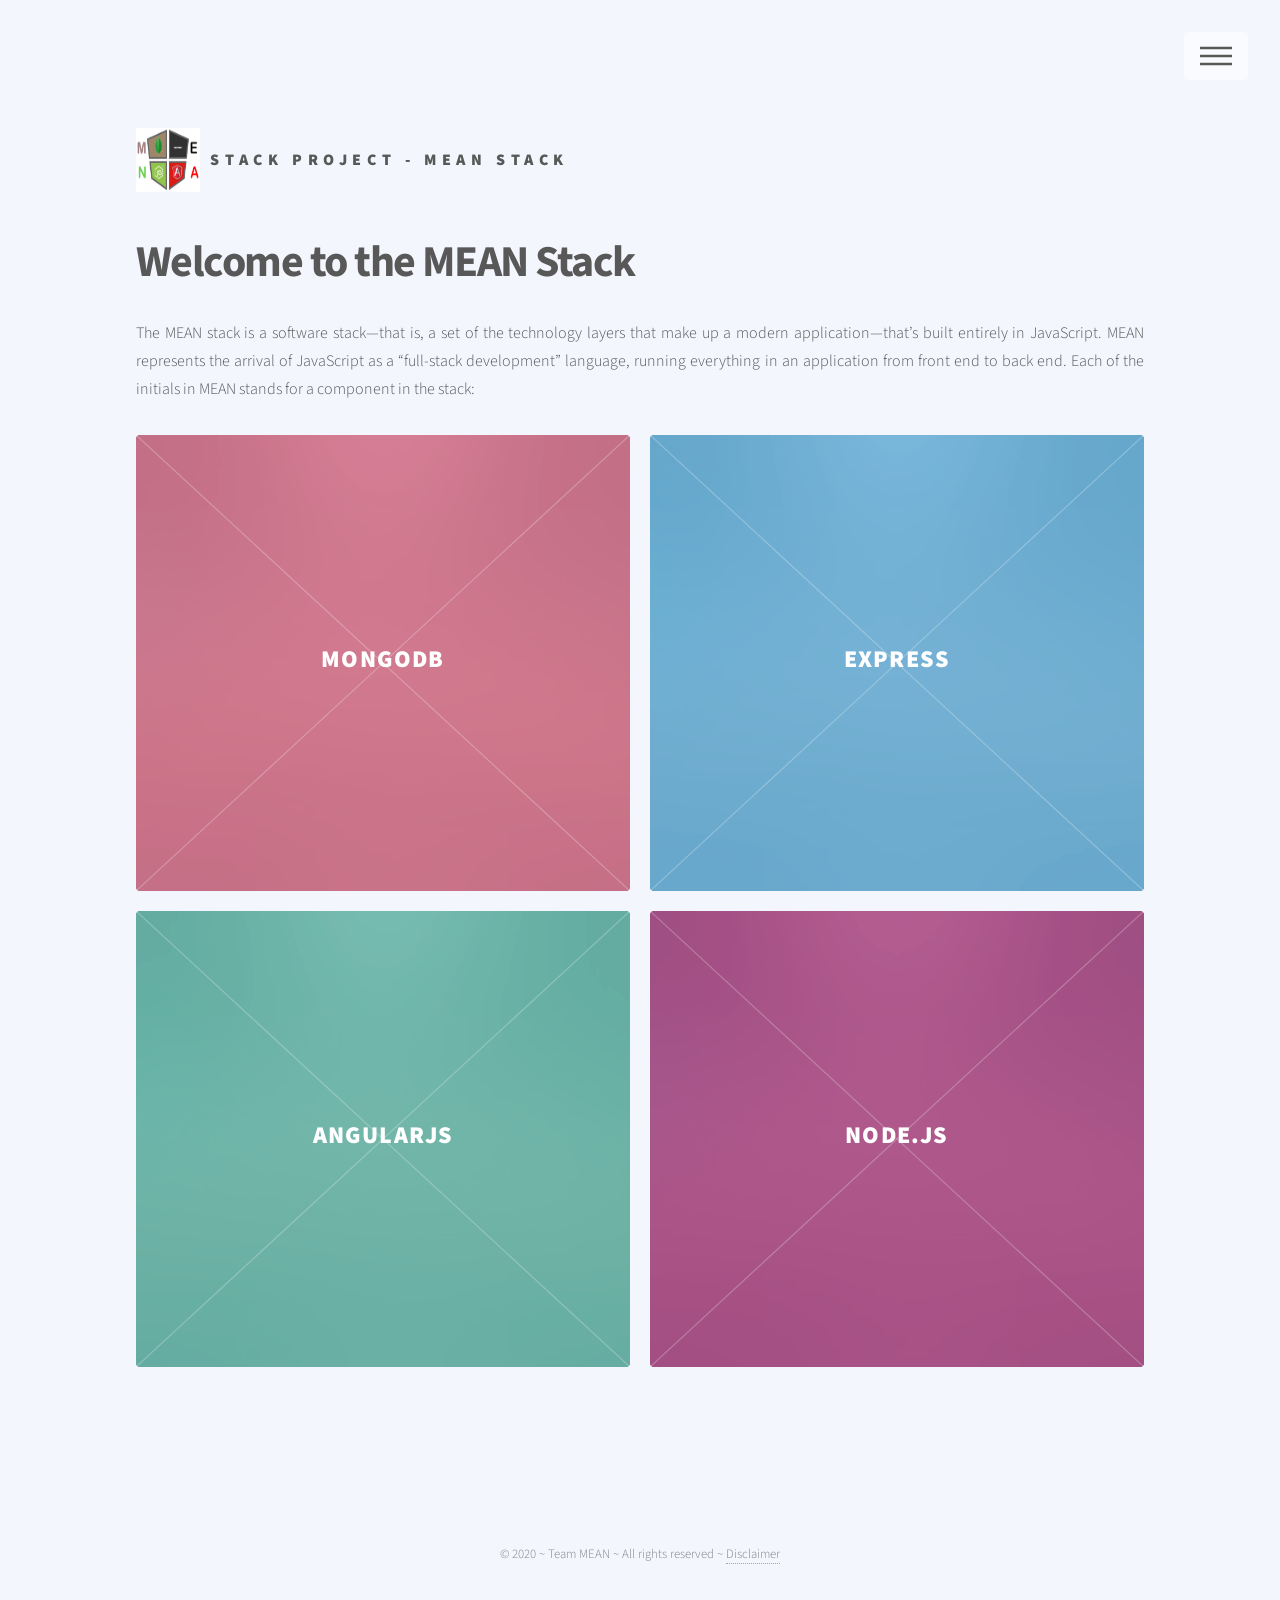
==== commit b9ef6cdf: "converts text version google docs to html +more" ====
--- a/index.html
+++ b/index.html
@@ -1,125 +1,146 @@
 <!DOCTYPE HTML>
 <html>
-	<head>
-		<title>Stack Project - MEAN Stack</title>
-		<meta charset="utf-8" />
-		<meta name="viewport" content="width=device-width, initial-scale=1, user-scalable=no" />
-		<link rel="stylesheet" href="css/main.css" />
-		<noscript><link rel="stylesheet" href="css/noscript.css" /></noscript>
-	</head>
-	<body class="is-preload">
-		<!-- Wrapper -->
-			<div id="wrapper">
 
-				<!-- Header -->
-					<header id="header">
-						<div class="inner">
+<head>
+	<title>Stack Project - MEAN Stack</title>
+	<meta charset="utf-8" />
+	<meta name="viewport" content="width=device-width, initial-scale=1, user-scalable=no" />
+	<link rel="stylesheet" href="css/main.css" />
+	<noscript>
+		<link rel="stylesheet" href="css/noscript.css" /></noscript>
+</head>
 
-							<!-- Logo -->
-								<a href="index.html" class="logo">
-									<span class="symbol"><img src="images/mean.png" alt="MEAN" /></span><span class="title">Stack Project - MEAN Stack</span>
-								</a>
+<body class="is-preload">
+	<!-- Wrapper -->
+	<div id="wrapper">
 
-							<!-- Nav -->
-								<nav>
-									<ul>
-										<li><a href="#menu">Menu</a></li>
-									</ul>
-								</nav>
+		<!-- Header -->
+		<header id="header">
+			<div class="inner">
 
-						</div>
-					</header>
+				<!-- Logo -->
+				<a href="index.html" class="logo">
+					<span class="symbol"><img src="images/mean.png" alt="MEAN" /></span><span class="title">Stack
+						Project - MEAN Stack</span>
+				</a>
 
-				<!-- Menu -->
-					<nav id="menu">
-						<h2>Menu</h2>
-						<ul>
-							<li><a href="index.html">Home</a></li>
-							<li><a href="meantutorial.html">MEAN Tutorial</a></li>
-							<li><a href="webapptutorial.html">Web App Tutorial</a></li>
-							<li><a href="webappdemonstration.html" >Web App Demonstration</a></li>
-							<li><a href="reference.html">Reference</a></li>
-							<li><a href="aboutus.html">Meet the Team</a></li>
-						</ul>
-					</nav>
+				<!-- places hamburger for the nav on the page -->
+				<nav>
+					<ul>
+						<li><a href="#menu">Menu</a></li>
+					</ul>
+				</nav>
 
-				<!-- Main -->
-					<div id="main">
-						<div class="inner">
-							<header>
-								<h1>MEAN Stack<br /></h1>
-								<p>The MEAN stack is a software stack—that is, a set of the technology layers that make up a modern application—that’s built entirely in JavaScript. MEAN represents the arrival of JavaScript as a “full-stack development” language, running everything in an application from front end to back end. Each of the initials in MEAN stands for a component in the stack:</p>
-							</header>
-							<section class="tiles">
-								<article class="style1">
-									<span class="image">
-										<img src="images/bkgd_img.jpg" alt="" />
-									</span>
-									<a href="https://www.mongodb.com/" target="_blank">
-										<h2>MongoDB</h2>
-										<div class="content">
-											<p>MongoDB is a general purpose, document-based, distributed database built for modern application developers and for the cloud era.</p>
-										</div>
-									</a>
-								</article>
-								<article class="style2">
-									<span class="image">
-										<img src="images/bkgd_img.jpg" alt="" />
-									</span>
-									<a href="https://expressjs.com/" target="_blank">
-										<h2>Express</h2>
-										<div class="content">
-											<p>Express.JS, or simply Express, is a back end web application framework for Node.JS, released as free and open-source software under the MIT License. It is designed for building web applications and APIs. It has been called the de facto standard server framework for Node.JS.</p>
-										</div>
-									</a>
-								</article>
-								<article class="style3">
-									<span class="image">
-										<img src="images/bkgd_img.jpg" alt="" />
-									</span>
-									<a href="https://angularjs.org/" target="_blank">
-										<h2>AngularJS</h2>
-										<div class="content">
-									           <p>AngularJS is a JavaScript-based open-source front-end web framework. It's mainly maintained by Google and by a community of individuals and corporations to address many of the challenges encountered in developing single-page applications. Also AngularJS's data binding and dependency injection eliminate much of the code you would otherwise have to write. It all happens within the browser, making it an ideal partner with any server technology. </p>
-										</div>
-									</a>
-								</article>
+			</div>
+		</header>
 
-								
-								<article class="style4">
-									<span class="image">
-										<img src="images/bkgd_img.jpg" alt="" />
-									</span>
-									<a href="https://nodejs.org/en/" target="_blank">
-										<h2>Node.JS</h2>
-										<div class="content">
-											<p>Node.JS is an open-source, cross-platform, back-end, JavaScript runtime environment that executes JavaScript code outside a web browser. Node.JS lets developers use JavaScript to write command line tools and for server-side scripting—running scripts server-side to produce dynamic web page content before the page is sent to the user's web browser. </p>
-										</div>
-									</a>
-								</article>
-							</section>
-						</div>
-					</div>
+		<!-- Menu -->
+		<nav id="menu">
+			<h2>Menu</h2>
+			<ul>
+				<li><a href="index.html">Home</a></li>
+				<li><a href="meantutorial.html">MEAN Tutorial</a></li>
+				<li><a href="webapptutorial.html">Web App Tutorial</a></li>
+				<li><a href="webappdemonstration.html">Web App Demonstration</a></li>
+				<li><a href="reference.html">Reference</a></li>
+				<li><a href="aboutus.html">Meet the Team</a></li>
+			</ul>
+		</nav>
 
-				<!-- Footer -->
-					<footer id="footer">
-						<div class="inner">							
-							<ul class="copyright">
-								<li>&copy; 2020 ~ Team MEAN ~ All rights reserved ~ <a href="disclaimer.html">Disclaimer</a></li>
-							</ul>
-						</div>
-					</footer>
-			</div>
-
-		<!-- Scripts -->
+		<!-- Main -->
+		<div id="main">
+			<div class="inner">
+				<header>
+					<h1>Welcome to the MEAN Stack<br /></h1>
+					<p>The MEAN stack is a software stack—that is, a set of the technology layers that make up a modern
+						application—that’s built entirely in JavaScript. MEAN represents the arrival of JavaScript as a
+						“full-stack development” language, running everything in an application from front end to back
+						end. Each of the initials in MEAN stands for a component in the stack:</p>
+				</header>
+				<section class="tiles">
+					<article class="style1">
+						<span class="image">
+							<img src="images/bkgd_img.jpg" alt="" />
+						</span>
+						<a href="https://www.mongodb.com/" target="_blank">
+							<h2>MongoDB</h2>
+							<div class="content">
+								<p>MongoDB is a general purpose, document-based, distributed database built for modern
+									application developers and for the cloud era.</p>
+							</div>
+						</a>
+					</article>
+					<article class="style2">
+						<span class="image">
+							<img src="images/bkgd_img.jpg" alt="" />
+						</span>
+						<a href="https://expressjs.com/" target="_blank">
+							<h2>Express</h2>
+							<div class="content">
+								<p>Express.JS, or simply Express, is a back end web application framework for Node.JS,
+									released as free and open-source software under the MIT License. It is designed for
+									building web applications and APIs. It has been called the de facto standard server
+									framework for Node.JS.</p>
+							</div>
+						</a>
+					</article>
+					<article class="style3">
+						<span class="image">
+							<img src="images/bkgd_img.jpg" alt="" />
+						</span>
+						<a href="https://angularjs.org/" target="_blank">
+							<h2>AngularJS</h2>
+							<div class="content">
+								<p>AngularJS is a JavaScript-based open-source front-end web framework. It's mainly
+									maintained by Google and by a community of individuals and corporations to address
+									many of the challenges encountered in developing single-page applications. Also
+									AngularJS's data binding and dependency injection eliminate much of the code you
+									would otherwise have to write. It all happens within the browser, making it an ideal
+									partner with any server technology. </p>
+							</div>
+						</a>
+					</article>
 
 
-		<script src="js/jquery.min.js"></script>
-		<script src="js/browser.min.js"></script>
-		<script src="js/breakpoints.min.js"></script>
-		<script src="js/util.js"></script>
-		<script src="js/main.js"></script>
+					<article class="style4">
+						<span class="image">
+							<img src="images/bkgd_img.jpg" alt="" />
+						</span>
+						<a href="https://nodejs.org/en/" target="_blank">
+							<h2>Node.js</h2>
+							<div class="content">
+								<p>Node.js is an open-source, cross-platform, back-end, JavaScript runtime environment
+									that executes JavaScript code outside a web browser. Node.js lets developers use
+									JavaScript to write command line tools and for server-side scripting—running scripts
+									server-side to produce dynamic web page content before the page is sent to the
+									user's web browser. </p>
+							</div>
+						</a>
+					</article>
+				</section>
+			</div>
+		</div>
+
+		<!-- Footer -->
+		<footer id="footer">
+			<div class="inner">
+				<ul class="copyright">
+					<li>&copy; 2020 ~ Team MEAN ~ All rights reserved ~ <a href="disclaimer.html">Disclaimer</a></li>
+				</ul>
+			</div>
+		</footer>
+	</div>
+
+	<!-- Scripts -->
 
 
-	</body>
-</html>
+	<script src="js/jquery.min.js"></script>
+	<script src="js/browser.min.js"></script>
+	<script src="js/breakpoints.min.js"></script>
+	<script src="js/util.js"></script>
+	<script src="js/main.js"></script>
+
+
+</body>
+
+</html>
--- a/css/main.css
+++ b/css/main.css
@@ -7,1780 +7,1927 @@
 	Free for personal and commercial use under the CCA 3.0 license (html5up.net/license)
 */
 
-
 /* Begin normalization */
 
-html, body, div, span, applet, object,
-iframe, h1, h2, h3, h4, h5, h6, p, blockquote,
-pre, a, abbr, acronym, address, big, cite,
-code, del, dfn, em, img, ins, kbd, q, s, samp,
-small, strike, strong, sub, sup, tt, var, b,
-u, i, center, dl, dt, dd, ol, ul, li, fieldset,
-form, label, legend, table, caption, tbody,
-tfoot, thead, tr, th, td, article, aside,
-canvas, details, embed, figure, figcaption,
-footer, header, hgroup, menu, nav, output, ruby,
-section, summary, time, mark, audio, video {
-	margin: 0;
-	padding: 0;
-	border: 0;
-	font-size: 100%;
-	font: inherit;
-	vertical-align: baseline;}
-
-article, aside, details, figcaption, figure,
-footer, header, hgroup, menu, nav, section {
-	display: block;}
+html,
+body,
+div,
+span,
+applet,
+object,
+iframe,
+h1,
+h2,
+h3,
+h4,
+h5,
+h6,
+p,
+blockquote,
+pre,
+a,
+abbr,
+acronym,
+address,
+big,
+cite,
+code,
+del,
+dfn,
+em,
+img,
+ins,
+kbd,
+q,
+s,
+samp,
+small,
+strike,
+strong,
+sub,
+sup,
+tt,
+var,
+b,
+u,
+i,
+center,
+dl,
+dt,
+dd,
+ol,
+ul,
+li,
+fieldset,
+form,
+label,
+legend,
+table,
+caption,
+tbody,
+tfoot,
+thead,
+tr,
+th,
+td,
+article,
+aside,
+canvas,
+details,
+embed,
+figure,
+figcaption,
+footer,
+header,
+hgroup,
+menu,
+nav,
+output,
+ruby,
+section,
+summary,
+time,
+mark,
+audio,
+video {
+  margin: 0;
+  padding: 0;
+  border: 0;
+  font-size: 100%;
+  font: inherit;
+  vertical-align: baseline;
+}
+
+article,
+aside,
+details,
+figcaption,
+figure,
+footer,
+header,
+hgroup,
+menu,
+nav,
+section {
+  display: block;
+}
 
 body {
-	line-height: 1;
-}
-
-ol, ul {
-	list-style: none;
-}
-
-blockquote, q {
-	quotes: none;
-}
-
-	blockquote:before, blockquote:after, q:before, q:after {
-		content: '';
-		content: none;
-	}
+  line-height: 1;
+}
+
+ul {
+  list-style: none;
+}
+
+blockquote,
+q {
+  quotes: none;
+}
+
+blockquote:before,
+blockquote:after,
+q:before,
+q:after {
+  content: "";
+  content: none;
+}
 
 table {
-	border-collapse: collapse;
-	border-spacing: 0;
+  border-collapse: collapse;
+  border-spacing: 0;
 }
 
 body {
-	-webkit-text-size-adjust: none;
+  -webkit-text-size-adjust: none;
 }
 
 mark {
-	background-color: transparent;
-	color: inherit;
+  background-color: transparent;
+  color: inherit;
 }
 
 input::-moz-focus-inner {
-	border: 0;
-	padding: 0;
-}
-
-input, select, textarea {
-	-moz-appearance: none;
-	-webkit-appearance: none;
-	-ms-appearance: none;
-	appearance: none;
-}
-
+  border: 0;
+  padding: 0;
+}
+
+input,
+select,
+textarea {
+  -moz-appearance: none;
+  -webkit-appearance: none;
+  -ms-appearance: none;
+  appearance: none;
+}
 
 /* End Normalization */
 
-
-
 .embed-container {
-    position: relative; 
-    padding-bottom: 56.25%; 
-    height:0; 
-    overflow: hidden; 
-    max-width: 100%; 
-    border:4px #585858;
-    
-    
-} 
-
-.embed-container iframe, .embed-container object, .embed-container embed { 
-    position: absolute; 
-    top: 0; 
-    left: 0; 
-    width: 100%; 
-    height: 100%; 
-     padding: 33pt 103pt 35pt 102pt;
-    background: #FFF;
-    border: solid 3px #7ecaf6;
-    border-radius: 10px;
-
-
-}
-
+  position: relative;
+  padding-bottom: 56.25%;
+  height: 0;
+  overflow: hidden;
+  max-width: 100%;
+  border: 4px #585858;
+  margin-top: 30px;
+}
+
+.embed-container iframe,
+.embed-container object,
+.embed-container embed {
+  position: absolute;
+  top: 0;
+  left: 0;
+  width: 100%;
+  height: 100%;
+  padding: 33pt 103pt 35pt 102pt;
+  background: #fff;
+  border: solid 3px #7ecaf6;
+  border-radius: 10px;
+}
 
 /* Basic */
 
-	html {
-		box-sizing: border-box;
-	}
-
-	*, *:before, *:after {
-		box-sizing: inherit;
-	}
-
-	body {
-		background: #ffffff;
-	}
-
-		body.is-preload *, body.is-preload *:before, body.is-preload *:after {
-			-moz-animation: none !important;
-			-webkit-animation: none !important;
-			-ms-animation: none !important;
-			animation: none !important;
-			-moz-transition: none !important;
-			-webkit-transition: none !important;
-			-ms-transition: none !important;
-			transition: none !important;
-		}
+html {
+  box-sizing: border-box;
+}
+
+*,
+*:before,
+*:after {
+  box-sizing: inherit;
+}
+
+body {
+  background: #f4f6fd;
+}
+
+body.is-preload *,
+body.is-preload *:before,
+body.is-preload *:after {
+  -moz-animation: none !important;
+  -webkit-animation: none !important;
+  -ms-animation: none !important;
+  animation: none !important;
+  -moz-transition: none !important;
+  -webkit-transition: none !important;
+  -ms-transition: none !important;
+  transition: none !important;
+}
 
 /* Type */
 
-	body, input, select, textarea {
-		color: #585858;
-		font-family: "Source Sans Pro", Helvetica, sans-serif;
-		font-size: 16pt;
-		font-weight: 300;
-		line-height: 1.75;
-	}
-
-		@media screen and (max-width: 1680px) {
-
-			body, input, select, textarea {
-				font-size: 14pt;
-			}
-
-		}
-
-		@media screen and (max-width: 1280px) {
-
-			body, input, select, textarea {
-				font-size: 12pt;
-			}
-
-		}
-
-	a {
-		-moz-transition: border-bottom-color 0.2s ease, color 0.2s ease;
-		-webkit-transition: border-bottom-color 0.2s ease, color 0.2s ease;
-		-ms-transition: border-bottom-color 0.2s ease, color 0.2s ease;
-		transition: border-bottom-color 0.2s ease, color 0.2s ease;
-		text-decoration: none;
-		color: #1d1d1d;
-		border-bottom: dotted 1px rgba(88, 88, 88, 0.5);
-	}
-
-		a:hover {
-			border-bottom-color: transparent;
-			color: #f2849e !important;
-		}
-
-	strong, b {
-		font-weight: 900;
-	}
-
-	em, i {
-		font-style: italic;
-	}
-
-	p {
-		margin: 0 0 2em 0;
-		text-align: justify;
-	}
-	
-	h1 {
-		font-size: 2.75em;
-		font-weight: 700;
-		line-height: 1.3;
-		margin: 0 0 1em 0;
-		letter-spacing: -0.035em;
-	}
-
-		h1 a {
-			color: inherit;
-		}
-
-		@media screen and (max-width: 736px) {
-
-			h1 {
-				font-size: 2em;
-				margin: 0 0 1em 0;
-			}
-
-		}
-
-		@media screen and (max-width: 360px) {
-
-			h1 {
-				font-size: 1.75em;
-			}
-
-		}
-
-	h2, h3, h4, h5, h6 {
-		font-weight: 900;
-		line-height: 1.5;
-		margin: 0 0 2em 0;
-		text-transform: uppercase;
-		letter-spacing: 0.35em;
-	}
-
-		h2 a, h3 a, h4 a, h5 a, h6 a {
-			color: inherit;
-		}
-
-	h2 {
-		font-size: 1.1em;
-	}
-
-	h3 {
-		font-size: 1em;
-	}
-
-	h4 {
-		font-size: 0.8em;
-	}
-
-	h5 {
-		font-size: 0.8em;
-	}
-
-	h6 {
-		font-size: 0.8em;
-	}
-
-	@media screen and (max-width: 980px) {
-
-		h1 br, h2 br, h3 br, h4 br, h5 br, h6 br {
-			display: none;
-		}
-
-	}
-
-	@media screen and (max-width: 736px) {
-
-		h2 {
-			font-size: 1em;
-		}
-
-		h3 {
-			font-size: 0.8em;
-		}
-
-	}
-
-	sub {
-		font-size: 0.8em;
-		position: relative;
-		top: 0.5em;
-	}
-
-	sup {
-		font-size: 0.8em;
-		position: relative;
-		top: -0.5em;
-	}
-
-	blockquote {
-		border-left: solid 4px #c9c9c9;
-		font-style: italic;
-		margin: 0 0 2em 0;
-		padding: 0.5em 0 0.5em 2em;
-	}
-
-	code {
-		background: rgba(144, 144, 144, 0.075);
-		border-radius: 4px;
-		border: solid 1px #c9c9c9;
-		font-family: "Courier New", monospace;
-		font-size: 0.9em;
-		margin: 0 0.25em;
-		padding: 0.25em 0.65em;
-	}
-
-	pre {
-		-webkit-overflow-scrolling: touch;
-		font-family: "Courier New", monospace;
-		font-size: 0.9em;
-		margin: 0 0 2em 0;
-	}
-
-		pre code {
-			display: block;
-			line-height: 1.75;
-			padding: 1em 1.5em;
-			overflow-x: auto;
-		}
-
-	hr {
-		border: 0;
-		border-bottom: solid 1px #c9c9c9;
-		margin: 2em 0;
-	}
-
-		hr.major {
-			margin: 3em 0;
-		}
-
-	.align-left {
-		text-align: left;
-	}
-
-	.align-center {
-		text-align: center;
-	}
-
-	.align-right {
-		text-align: right;
-	}
+body,
+input,
+select,
+textarea {
+  color: #585858;
+  font-family: "Source Sans Pro", Helvetica, sans-serif;
+  font-size: 16pt;
+  font-weight: 300;
+  line-height: 1.75;
+}
+
+@media screen and (max-width: 1680px) {
+  body,
+  input,
+  select,
+  textarea {
+    font-size: 14pt;
+  }
+}
+
+@media screen and (max-width: 1280px) {
+  body,
+  input,
+  select,
+  textarea {
+    font-size: 12pt;
+  }
+}
+
+a {
+  -moz-transition: border-bottom-color 0.2s ease, color 0.2s ease;
+  -webkit-transition: border-bottom-color 0.2s ease, color 0.2s ease;
+  -ms-transition: border-bottom-color 0.2s ease, color 0.2s ease;
+  transition: border-bottom-color 0.2s ease, color 0.2s ease;
+  text-decoration: none;
+  color: #1d1d1d;
+  border-bottom: dotted 1px rgba(88, 88, 88, 0.5);
+}
+
+a:hover {
+  border-bottom-color: transparent;
+  color: #f2849e !important;
+}
+
+strong,
+b {
+  font-weight: 900;
+}
+
+em,
+i {
+  font-style: italic;
+}
+
+p {
+  margin: 0 0 2em 0;
+  text-align: justify;
+}
+
+h1 {
+  font-size: 2.75em;
+  font-weight: 700;
+  line-height: 1.3;
+  margin: 0 0 1em 0;
+  letter-spacing: -0.035em;
+}
+
+h1 a {
+  color: inherit;
+}
+
+@media screen and (max-width: 736px) {
+  h1 {
+    font-size: 2em;
+    margin: 0 0 1em 0;
+  }
+}
+
+@media screen and (max-width: 360px) {
+  h1 {
+    font-size: 1.75em;
+  }
+}
+
+h2 {
+  font-weight: 900;
+  line-height: 1.5;
+  margin: 0 0 2em 0;
+  text-transform: uppercase;
+  letter-spacing: 0.05em;
+}
+
+h3,
+h4,
+h5,
+h6 {
+  font-weight: 900;
+  line-height: 1.5;
+  margin: 0 0 2em 0;
+  text-transform: uppercase;
+  letter-spacing: 0.25em;
+}
+
+h2 a,
+h3 a,
+h4 a,
+h5 a,
+h6 a {
+  color: inherit;
+}
+
+h2 {
+  font-size: 1.5em;
+}
+
+h3 {
+  font-size: 1.2em;
+}
+
+h4 {
+  font-size: 0.8em;
+}
+
+h5 {
+  font-size: 0.8em;
+}
+
+h6 {
+  font-size: 0.8em;
+}
+
+@media screen and (max-width: 980px) {
+  h1 br,
+  h2 br,
+  h3 br,
+  h4 br,
+  h5 br,
+  h6 br {
+    display: none;
+  }
+}
+
+@media screen and (max-width: 736px) {
+  h2 {
+    font-size: 1em;
+  }
+
+  h3 {
+    font-size: 0.8em;
+  }
+}
+
+li {
+  text-align: justify;
+}
+
+sub {
+  font-size: 0.8em;
+  position: relative;
+  top: 0.5em;
+}
+
+sup {
+  font-size: 0.8em;
+  position: relative;
+  top: -0.5em;
+}
+
+blockquote {
+  border-left: solid 4px #c9c9c9;
+  font-style: italic;
+  margin: 0 0 2em 0;
+  padding: 0.5em 0 0.5em 2em;
+}
+
+code {
+  color: #7fff00;
+  background: #000;
+  border-radius: 2px;
+  font-family: "Courier New", monospace;
+  font-size: 0.9em;
+  margin: 0 3em;
+  padding: 0.5em 0.5em;
+}
+
+pre {
+  -webkit-overflow-scrolling: touch;
+  font-family: "Courier New", monospace;
+  background-color: #fff;
+  color: #000;
+  font-size: 0.9em;
+  margin: 0 0 2em 0;
+}
+
+pre code {
+  display: block;
+  line-height: 1.75;
+  padding: 1em 1.5em;
+  overflow-x: auto;
+}
+
+hr {
+  border: 0;
+  border-bottom: solid 1px #c9c9c9;
+  margin: 2em 0;
+}
+
+hr.major {
+  margin: 3em 0;
+}
+
+.align-left {
+  text-align: left;
+}
+
+.align-center {
+  text-align: center;
+}
+
+.align-right {
+  text-align: right;
+}
+
+/*********** CSS for tutorials ************/
+
+.button_container {
+  margin: 0;
+  position: absolute;
+  left: 50%;
+  -ms-transform: translate(-50%, -50%);
+  transform: translate(-50%, -50%);
+}
+
+section.tutorial {
+  background-color: #fff;
+  border: 3px solid #7ecaf6;
+  border-radius: 10px;
+  margin: 100px auto 0 auto;
+  padding: 1.5em;
+}
+
+.tutorial_ol {
+  padding-bottom: 2em;
+}
+
+.tutorial_ol li {
+  margin-left: 2.5em;
+  padding-top: 1em;
+}
+
+.tutorial_ul {
+  list-style: disc;
+}
+
+.tutorial_ul li {
+  margin-left: 3.5em;
+  padding-top: 0.25em;
+}
+
+.tutorial_end {
+  margin: 15px;
+  text-align: center;
+}
+
+.tutorial_end a {
+  color: #883172;
+}
 
 /* Section/Article */
 
-	section.special, article.special {
-		text-align: center;
-	}
-
-	header p {
-		margin-top: -1em;
-	}
-
-	@media screen and (max-width: 736px) {
-
-		header p {
-			margin-top: 0;
-		}
-
-	}
-
+section.special,
+article.special {
+  text-align: center;
+}
+
+header p {
+  margin-top: -1em;
+}
+
+@media screen and (max-width: 736px) {
+  header p {
+    margin-top: 0;
+  }
+}
 
 /* Form */
 
-	form {
-		margin: 0 0 2em 0;
-		overflow-x: hidden;
-	}
-
-		form > :last-child {
-			margin-bottom: 0;
-		}
-
-		form > .fields {
-			display: -moz-flex;
-			display: -webkit-flex;
-			display: -ms-flex;
-			display: flex;
-			-moz-flex-wrap: wrap;
-			-webkit-flex-wrap: wrap;
-			-ms-flex-wrap: wrap;
-			flex-wrap: wrap;
-			width: calc(100% + 3em);
-			margin: -1.5em 0 2em -1.5em;
-		}
-
-			form > .fields > .field {
-				-moz-flex-grow: 0;
-				-webkit-flex-grow: 0;
-				-ms-flex-grow: 0;
-				flex-grow: 0;
-				-moz-flex-shrink: 0;
-				-webkit-flex-shrink: 0;
-				-ms-flex-shrink: 0;
-				flex-shrink: 0;
-				padding: 1.5em 0 0 1.5em;
-				width: calc(100% - 1.5em);
-			}
-
-				form > .fields > .field.half {
-					width: calc(50% - 0.75em);
-				}
-
-				form > .fields > .field.third {
-					width: calc(100%/3 - 0.5em);
-				}
-
-				form > .fields > .field.quarter {
-					width: calc(25% - 0.375em);
-				}
-
-		@media screen and (max-width: 600px) {
-
-			form > .fields {
-				width: calc(100% + 3em);
-				margin: -1.5em 0 2em -1.5em;
-			}
-
-				form > .fields > .field {
-					padding: 1.5em 0 0 1.5em;
-					width: calc(100% - 1.5em);
-				}
-
-					form > .fields > .field.half {
-						width: calc(100% - 1.5em);
-					}
-
-					form > .fields > .field.third {
-						width: calc(100% - 1.5em);
-					}
-
-					form > .fields > .field.quarter {
-						width: calc(100% - 1.5em);
-					}
-
-		}
-
-	label {
-		display: block;
-		font-size: 0.9em;
-		font-weight: 900;
-		margin: 0 0 1em 0;
-	}
-
-	input[type="text"],
-	input[type="password"],
-	input[type="email"],
-	input[type="tel"],
-	select,
-	textarea {
-		-moz-appearance: none;
-		-webkit-appearance: none;
-		-ms-appearance: none;
-		appearance: none;
-		background-color: transparent;
-		border: none;
-		border-radius: 0;
-		border-bottom: solid 1px #c9c9c9;
-		color: inherit;
-		display: block;
-		outline: 0;
-		padding: 0;
-		text-decoration: none;
-		width: 100%;
-	}
-
-		input[type="text"]:invalid,
-		input[type="password"]:invalid,
-		input[type="email"]:invalid,
-		input[type="tel"]:invalid,
-		select:invalid,
-		textarea:invalid {
-			box-shadow: none;
-		}
-
-		input[type="text"]:focus,
-		input[type="password"]:focus,
-		input[type="email"]:focus,
-		input[type="tel"]:focus,
-		select:focus,
-		textarea:focus {
-			border-bottom-color: #f2849e;
-			box-shadow: inset 0 -1px 0 0 #f2849e;
-		}
-
-	select {
-		background-image: url("data:image/svg+xml;charset=utf8,%3Csvg xmlns='http://www.w3.org/2000/svg' width='40' height='40' preserveAspectRatio='none' viewBox='0 0 40 40'%3E%3Cpath d='M9.4,12.3l10.4,10.4l10.4-10.4c0.2-0.2,0.5-0.4,0.9-0.4c0.3,0,0.6,0.1,0.9,0.4l3.3,3.3c0.2,0.2,0.4,0.5,0.4,0.9 c0,0.4-0.1,0.6-0.4,0.9L20.7,31.9c-0.2,0.2-0.5,0.4-0.9,0.4c-0.3,0-0.6-0.1-0.9-0.4L4.3,17.3c-0.2-0.2-0.4-0.5-0.4-0.9 c0-0.4,0.1-0.6,0.4-0.9l3.3-3.3c0.2-0.2,0.5-0.4,0.9-0.4S9.1,12.1,9.4,12.3z' fill='%23c9c9c9' /%3E%3C/svg%3E");
-		background-size: 1.25rem;
-		background-repeat: no-repeat;
-		background-position: calc(100% - 1rem) center;
-		height: 3em;
-		padding-right: 3em;
-		text-overflow: ellipsis;
-	}
-
-		select option {
-			background: #ffffff;
-		}
-
-		select:focus::-ms-value {
-			background-color: transparent;
-		}
-
-		select::-ms-expand {
-			display: none;
-		}
-
-	input[type="text"],
-	input[type="password"],
-	input[type="email"],
-	select {
-		height: 3em;
-	}
-
-	textarea {
-		padding: 0;
-		min-height: 3.75em;
-	}
-
-	input[type="checkbox"],
-	input[type="radio"] {
-		-moz-appearance: none;
-		-webkit-appearance: none;
-		-ms-appearance: none;
-		appearance: none;
-		display: block;
-		float: left;
-		margin-right: -2em;
-		opacity: 0;
-		width: 1em;
-		z-index: -1;
-	}
-
-		input[type="checkbox"] + label,
-		input[type="radio"] + label {
-			text-decoration: none;
-			color: #585858;
-			cursor: pointer;
-			display: inline-block;
-			font-size: 1em;
-			font-weight: 300;
-			padding-left: 2.55em;
-			padding-right: 0.75em;
-			position: relative;
-		}
-
-			input[type="checkbox"] + label:before,
-			input[type="radio"] + label:before {
-				-moz-osx-font-smoothing: grayscale;
-				-webkit-font-smoothing: antialiased;
-				display: inline-block;
-				font-style: normal;
-				font-variant: normal;
-				text-rendering: auto;
-				line-height: 1;
-				text-transform: none !important;
-				font-family: 'Font Awesome 5 Free';
-				font-weight: 900;
-			}
-
-			input[type="checkbox"] + label:before,
-			input[type="radio"] + label:before {
-				border-radius: 4px;
-				border: solid 1px #c9c9c9;
-				content: '';
-				display: inline-block;
-				font-size: 0.8em;
-				height: 2.25em;
-				left: 0;
-				line-height: 2.25em;
-				position: absolute;
-				text-align: center;
-				top: 0;
-				width: 2.25em;
-			}
-
-		input[type="checkbox"]:checked + label:before,
-		input[type="radio"]:checked + label:before {
-			background: #585858;
-			border-color: #585858;
-			color: #ffffff;
-			content: '\f00c';
-		}
-
-		input[type="checkbox"]:focus + label:before,
-		input[type="radio"]:focus + label:before {
-			border-color: #f2849e;
-			box-shadow: 0 0 0 1px #f2849e;
-		}
-
-	input[type="checkbox"] + label:before {
-		border-radius: 4px;
-	}
-
-	input[type="radio"] + label:before {
-		border-radius: 100%;
-	}
+form {
+  margin: 0 0 2em 0;
+  overflow-x: hidden;
+}
+
+form > :last-child {
+  margin-bottom: 0;
+}
+
+form > .fields {
+  display: -moz-flex;
+  display: -webkit-flex;
+  display: -ms-flex;
+  display: flex;
+  -moz-flex-wrap: wrap;
+  -webkit-flex-wrap: wrap;
+  -ms-flex-wrap: wrap;
+  flex-wrap: wrap;
+  width: calc(100% + 3em);
+  margin: -1.5em 0 2em -1.5em;
+}
+
+form > .fields > .field {
+  -moz-flex-grow: 0;
+  -webkit-flex-grow: 0;
+  -ms-flex-grow: 0;
+  flex-grow: 0;
+  -moz-flex-shrink: 0;
+  -webkit-flex-shrink: 0;
+  -ms-flex-shrink: 0;
+  flex-shrink: 0;
+  padding: 1.5em 0 0 1.5em;
+  width: calc(100% - 1.5em);
+}
+
+form > .fields > .field.half {
+  width: calc(50% - 0.75em);
+}
+
+form > .fields > .field.third {
+  width: calc(100% / 3 - 0.5em);
+}
+
+form > .fields > .field.quarter {
+  width: calc(25% - 0.375em);
+}
+
+@media screen and (max-width: 600px) {
+  form > .fields {
+    width: calc(100% + 3em);
+    margin: -1.5em 0 2em -1.5em;
+  }
+
+  form > .fields > .field {
+    padding: 1.5em 0 0 1.5em;
+    width: calc(100% - 1.5em);
+  }
+
+  form > .fields > .field.half {
+    width: calc(100% - 1.5em);
+  }
+
+  form > .fields > .field.third {
+    width: calc(100% - 1.5em);
+  }
+
+  form > .fields > .field.quarter {
+    width: calc(100% - 1.5em);
+  }
+}
+
+label {
+  display: block;
+  font-size: 0.9em;
+  font-weight: 900;
+  margin: 0 0 1em 0;
+}
+
+input[type="text"],
+input[type="password"],
+input[type="email"],
+input[type="tel"],
+select,
+textarea {
+  -moz-appearance: none;
+  -webkit-appearance: none;
+  -ms-appearance: none;
+  appearance: none;
+  background-color: transparent;
+  border: none;
+  border-radius: 0;
+  border-bottom: solid 1px #c9c9c9;
+  color: inherit;
+  display: block;
+  outline: 0;
+  padding: 0;
+  text-decoration: none;
+  width: 100%;
+}
+
+input[type="text"]:invalid,
+input[type="password"]:invalid,
+input[type="email"]:invalid,
+input[type="tel"]:invalid,
+select:invalid,
+textarea:invalid {
+  box-shadow: none;
+}
+
+input[type="text"]:focus,
+input[type="password"]:focus,
+input[type="email"]:focus,
+input[type="tel"]:focus,
+select:focus,
+textarea:focus {
+  border-bottom-color: #f2849e;
+  box-shadow: inset 0 -1px 0 0 #f2849e;
+}
+
+select {
+  background-image: url("data:image/svg+xml;charset=utf8,%3Csvg xmlns='http://www.w3.org/2000/svg' width='40' height='40' preserveAspectRatio='none' viewBox='0 0 40 40'%3E%3Cpath d='M9.4,12.3l10.4,10.4l10.4-10.4c0.2-0.2,0.5-0.4,0.9-0.4c0.3,0,0.6,0.1,0.9,0.4l3.3,3.3c0.2,0.2,0.4,0.5,0.4,0.9 c0,0.4-0.1,0.6-0.4,0.9L20.7,31.9c-0.2,0.2-0.5,0.4-0.9,0.4c-0.3,0-0.6-0.1-0.9-0.4L4.3,17.3c-0.2-0.2-0.4-0.5-0.4-0.9 c0-0.4,0.1-0.6,0.4-0.9l3.3-3.3c0.2-0.2,0.5-0.4,0.9-0.4S9.1,12.1,9.4,12.3z' fill='%23c9c9c9' /%3E%3C/svg%3E");
+  background-size: 1.25rem;
+  background-repeat: no-repeat;
+  background-position: calc(100% - 1rem) center;
+  height: 3em;
+  padding-left: 1.5em;
+  text-align: center;
+
+  text-overflow: ellipsis;
+}
+
+select option {
+  background: #ffffff;
+}
+
+select:focus::-ms-value {
+  background-color: transparent;
+}
+
+select::-ms-expand {
+  display: none;
+}
+
+input[type="text"],
+input[type="password"],
+input[type="email"],
+select {
+  height: 3em;
+}
+
+textarea {
+  padding: 0;
+  min-height: 3.75em;
+}
+
+input[type="checkbox"],
+input[type="radio"] {
+  -moz-appearance: none;
+  -webkit-appearance: none;
+  -ms-appearance: none;
+  appearance: none;
+  display: block;
+  float: left;
+  margin-right: -2em;
+  opacity: 0;
+  width: 1em;
+  z-index: -1;
+}
+
+input[type="checkbox"] + label,
+input[type="radio"] + label {
+  text-decoration: none;
+  color: #585858;
+  cursor: pointer;
+  display: inline-block;
+  font-size: 1em;
+  font-weight: 300;
+  padding-left: 2.55em;
+  padding-right: 0.75em;
+  position: relative;
+}
+
+input[type="checkbox"] + label:before,
+input[type="radio"] + label:before {
+  -moz-osx-font-smoothing: grayscale;
+  -webkit-font-smoothing: antialiased;
+  display: inline-block;
+  font-style: normal;
+  font-variant: normal;
+  text-rendering: auto;
+  line-height: 1;
+  text-transform: none !important;
+  font-family: "Font Awesome 5 Free";
+  font-weight: 900;
+}
+
+input[type="checkbox"] + label:before,
+input[type="radio"] + label:before {
+  border-radius: 4px;
+  border: solid 1px #c9c9c9;
+  content: "";
+  display: inline-block;
+  font-size: 0.8em;
+  height: 2.25em;
+  left: 0;
+  line-height: 2.25em;
+  position: absolute;
+  text-align: center;
+  top: 0;
+  width: 2.25em;
+}
+
+input[type="checkbox"]:checked + label:before,
+input[type="radio"]:checked + label:before {
+  background: #585858;
+  border-color: #585858;
+  color: #ffffff;
+  content: "\f00c";
+}
+
+input[type="checkbox"]:focus + label:before,
+input[type="radio"]:focus + label:before {
+  border-color: #f2849e;
+  box-shadow: 0 0 0 1px #f2849e;
+}
+
+input[type="checkbox"] + label:before {
+  border-radius: 4px;
+}
+
+input[type="radio"] + label:before {
+  border-radius: 100%;
+}
 
 /* Box */
 
-	.box {
-		border-radius: 4px;
-		border: solid 1px #c9c9c9;
-		margin-bottom: 2em;
-		padding: 1.5em;
-	}
-
-		.box > :last-child,
-		.box > :last-child > :last-child,
-		.box > :last-child > :last-child > :last-child {
-			margin-bottom: 0;
-		}
-
-		.box.alt {
-			border: 0;
-			border-radius: 0;
-			padding: 0;
-		}
+.box {
+  border-radius: 4px;
+  border: solid 1px #c9c9c9;
+  margin-bottom: 2em;
+  padding: 1.5em;
+}
+
+.box > :last-child,
+.box > :last-child > :last-child,
+.box > :last-child > :last-child > :last-child {
+  margin-bottom: 0;
+}
+
+.box.alt {
+  border: 0;
+  border-radius: 0;
+  padding: 0;
+}
 
 /* Image */
 
-	.image {
-		border-radius: 4px;
-		border: 0;
-		display: inline-block;
-		position: relative;
-	}
-
-		.image img {
-			border-radius: 4px;
-			display: block;
-		}
-
-		.image.left, .image.right {
-			max-width: 40%;
-		}
-
-			.image.left img, .image.right img {
-				width: 100%;
-			}
-
-		.image.left {
-			float: left;
-			padding: 0 1.5em 1em 0;
-			top: 0.25em;
-		}
-
-		.image.right {
-			float: right;
-			padding: 0 0 1em 1.5em;
-			top: 0.25em;
-		}
-
-		.image.fit {
-			display: block;
-			margin: 0 0 2em 0;
-			width: 100%;
-		}
-
-			.image.fit img {
-				width: 100%;
-			}
-
-		.image.main {
-			display: block;
-			margin: 0 0 3em 0;
-			width: 100%;
-		}
-
-			.image.main img {
-				width: 100%;
-			}
-
-			@media screen and (max-width: 736px) {
-
-				.image.main {
-					margin: 0 0 2em 0;
-				}
-
-			}
+.image {
+  border-radius: 4px;
+  border: 0;
+  display: inline-block;
+  position: relative;
+}
+
+.image img {
+  border-radius: 4px;
+  display: block;
+}
+
+.image.left,
+.image.right {
+  max-width: 40%;
+}
+
+.image.left img,
+.image.right img {
+  width: 100%;
+}
+
+.image.left {
+  float: left;
+  padding: 0 1.5em 1em 0;
+  top: 0.25em;
+}
+
+.image.right {
+  float: right;
+  padding: 0 0 1em 1.5em;
+  top: 0.25em;
+}
+
+.image.fit {
+  display: block;
+  margin: 0 0 2em 0;
+  width: 100%;
+}
+
+.image.fit img {
+  width: 100%;
+}
+
+.image.main {
+  display: block;
+  margin: 0 0 3em 0;
+  width: 100%;
+}
+
+.image.main img {
+  width: 100%;
+}
+
+@media screen and (max-width: 736px) {
+  .image.main {
+    margin: 0 0 2em 0;
+  }
+}
 
 /* Table */
 
-	.table-wrapper {
-		-webkit-overflow-scrolling: touch;
-		overflow-x: auto;
-	}
-
-	table {
-		margin: 0 0 2em 0;
-		width: 100%;
-	}
-
-		table tbody tr {
-			border: solid 1px #c9c9c9;
-			border-left: 0;
-			border-right: 0;
-		}
-
-			table tbody tr:nth-child(2n + 1) {
-				background-color: rgba(144, 144, 144, 0.075);
-			}
-
-		table td {
-			padding: 0.75em 0.75em;
-		}
-
-		table th {
-			font-size: 0.9em;
-			font-weight: 900;
-			padding: 0 0.75em 0.75em 0.75em;
-			text-align: left;
-		}
-
-		table thead {
-			border-bottom: solid 2px #c9c9c9;
-		}
-
-		table tfoot {
-			border-top: solid 2px #c9c9c9;
-		}
-
-		table.alt {
-			border-collapse: separate;
-		}
-
-			table.alt tbody tr td {
-				border: solid 1px #c9c9c9;
-				border-left-width: 0;
-				border-top-width: 0;
-			}
-
-				table.alt tbody tr td:first-child {
-					border-left-width: 1px;
-				}
-
-			table.alt tbody tr:first-child td {
-				border-top-width: 1px;
-			}
-
-			table.alt thead {
-				border-bottom: 0;
-			}
-
-			table.alt tfoot {
-				border-top: 0;
-			}
+.table-wrapper {
+  -webkit-overflow-scrolling: touch;
+  overflow-x: auto;
+}
+
+table {
+  margin: 0 0 2em 0;
+  width: 100%;
+}
+
+table tbody tr {
+  border: solid 1px #c9c9c9;
+  border-left: 0;
+  border-right: 0;
+}
+
+table tbody tr:nth-child(2n + 1) {
+  background-color: rgba(144, 144, 144, 0.075);
+}
+
+table td {
+  padding: 0.75em 0.75em;
+}
+
+table th {
+  font-size: 0.9em;
+  font-weight: 900;
+  padding: 0 0.75em 0.75em 0.75em;
+  text-align: left;
+}
+
+table thead {
+  border-bottom: solid 2px #c9c9c9;
+}
+
+table tfoot {
+  border-top: solid 2px #c9c9c9;
+}
+
+table.alt {
+  border-collapse: separate;
+}
+
+table.alt tbody tr td {
+  border: solid 1px #c9c9c9;
+  border-left-width: 0;
+  border-top-width: 0;
+}
+
+table.alt tbody tr td:first-child {
+  border-left-width: 1px;
+}
+
+table.alt tbody tr:first-child td {
+  border-top-width: 1px;
+}
+
+table.alt thead {
+  border-bottom: 0;
+}
+
+table.alt tfoot {
+  border-top: 0;
+}
 
 /* Button */
 
-	input[type="submit"],
-	input[type="reset"],
-	input[type="button"],
-	button,
-	.button {
-		-moz-appearance: none;
-		-webkit-appearance: none;
-		-ms-appearance: none;
-		appearance: none;
-		-moz-transition: background-color 0.2s ease-in-out, color 0.2s ease-in-out, box-shadow 0.2s ease-in-out;
-		-webkit-transition: background-color 0.2s ease-in-out, color 0.2s ease-in-out, box-shadow 0.2s ease-in-out;
-		-ms-transition: background-color 0.2s ease-in-out, color 0.2s ease-in-out, box-shadow 0.2s ease-in-out;
-		transition: background-color 0.2s ease-in-out, color 0.2s ease-in-out, box-shadow 0.2s ease-in-out;
-		background-color: transparent;
-		border-radius: 4px;
-		border: 0;
-		box-shadow: inset 0 0 0 2px #585858;
-		color: #585858 !important;
-		cursor: pointer;
-		display: inline-block;
-		font-size: 0.8em;
-		font-weight: 900;
-		height: 3.5em;
-		letter-spacing: 0.35em;
-		line-height: 3.45em;
-		overflow: hidden;
-		padding: 0 1.25em 0 1.6em;
-		text-align: center;
-		text-decoration: none;
-		text-overflow: ellipsis;
-		text-transform: uppercase;
-		white-space: nowrap;
-	}
-
-		input[type="submit"].icon:before,
-		input[type="reset"].icon:before,
-		input[type="button"].icon:before,
-		button.icon:before,
-		.button.icon:before {
-			margin-right: 0.5em;
-		}
-
-		input[type="submit"].fit,
-		input[type="reset"].fit,
-		input[type="button"].fit,
-		button.fit,
-		.button.fit {
-			width: 100%;
-		}
-
-		input[type="submit"]:hover,
-		input[type="reset"]:hover,
-		input[type="button"]:hover,
-		button:hover,
-		.button:hover {
-			color: #f2849e !important;
-			box-shadow: inset 0 0 0 2px #f2849e;
-		}
-
-		input[type="submit"]:active,
-		input[type="reset"]:active,
-		input[type="button"]:active,
-		button:active,
-		.button:active {
-			background-color: rgba(242, 132, 158, 0.1);
-		}
-
-		input[type="submit"].small,
-		input[type="reset"].small,
-		input[type="button"].small,
-		button.small,
-		.button.small {
-			font-size: 0.6em;
-		}
-
-		input[type="submit"].large,
-		input[type="reset"].large,
-		input[type="button"].large,
-		button.large,
-		.button.large {
-			font-size: 1em;
-		}
-
-		input[type="submit"].primary,
-		input[type="reset"].primary,
-		input[type="button"].primary,
-		button.primary,
-		.button.primary {
-			box-shadow: none;
-			background-color: #585858;
-			color: #ffffff !important;
-		}
-
-			input[type="submit"].primary:hover,
-			input[type="reset"].primary:hover,
-			input[type="button"].primary:hover,
-			button.primary:hover,
-			.button.primary:hover {
-				background-color: #f2849e;
-			}
-
-			input[type="submit"].primary:active,
-			input[type="reset"].primary:active,
-			input[type="button"].primary:active,
-			button.primary:active,
-			.button.primary:active {
-				background-color: #ee5f81;
-			}
-
-		input[type="submit"].disabled, input[type="submit"]:disabled,
-		input[type="reset"].disabled,
-		input[type="reset"]:disabled,
-		input[type="button"].disabled,
-		input[type="button"]:disabled,
-		button.disabled,
-		button:disabled,
-		.button.disabled,
-		.button:disabled {
-			pointer-events: none;
-			opacity: 0.25;
-		}
+input[type="submit"],
+input[type="reset"],
+input[type="button"],
+button,
+.button {
+  -moz-appearance: none;
+  -webkit-appearance: none;
+  -ms-appearance: none;
+  appearance: none;
+  -moz-transition: background-color 0.2s ease-in-out, color 0.2s ease-in-out,
+    box-shadow 0.2s ease-in-out;
+  -webkit-transition: background-color 0.2s ease-in-out, color 0.2s ease-in-out,
+    box-shadow 0.2s ease-in-out;
+  -ms-transition: background-color 0.2s ease-in-out, color 0.2s ease-in-out,
+    box-shadow 0.2s ease-in-out;
+  transition: background-color 0.2s ease-in-out, color 0.2s ease-in-out,
+    box-shadow 0.2s ease-in-out;
+  background-color: transparent;
+  border-radius: 4px;
+  border: 0;
+  box-shadow: inset 0 0 0 2px #585858;
+  color: #585858 !important;
+  cursor: pointer;
+  display: inline-block;
+  font-size: 0.8em;
+  font-weight: 900;
+  height: 3.5em;
+  letter-spacing: 0.35em;
+  line-height: 3.45em;
+  overflow: hidden;
+  padding: 0 1.25em 0 1.6em;
+  text-align: center;
+  text-decoration: none;
+  text-overflow: ellipsis;
+  text-transform: uppercase;
+  white-space: nowrap;
+}
+
+input[type="submit"].icon:before,
+input[type="reset"].icon:before,
+input[type="button"].icon:before,
+button.icon:before,
+.button.icon:before {
+  margin-right: 0.5em;
+}
+
+input[type="submit"].fit,
+input[type="reset"].fit,
+input[type="button"].fit,
+button.fit,
+.button.fit {
+  width: 100%;
+}
+
+input[type="submit"]:hover,
+input[type="reset"]:hover,
+input[type="button"]:hover,
+button:hover,
+.button:hover {
+  color: #f2849e !important;
+  box-shadow: inset 0 0 0 2px #f2849e;
+}
+
+input[type="submit"]:active,
+input[type="reset"]:active,
+input[type="button"]:active,
+button:active,
+.button:active {
+  background-color: rgba(242, 132, 158, 0.1);
+}
+
+input[type="submit"].small,
+input[type="reset"].small,
+input[type="button"].small,
+button.small,
+.button.small {
+  font-size: 0.6em;
+}
+
+input[type="submit"].large,
+input[type="reset"].large,
+input[type="button"].large,
+button.large,
+.button.large {
+  font-size: 1em;
+}
+
+input[type="submit"].primary,
+input[type="reset"].primary,
+input[type="button"].primary,
+button.primary,
+.button.primary {
+  box-shadow: none;
+  background-color: #585858;
+  color: #ffffff !important;
+}
+
+input[type="submit"].primary:hover,
+input[type="reset"].primary:hover,
+input[type="button"].primary:hover,
+button.primary:hover,
+.button.primary:hover {
+  background-color: #f2849e;
+}
+
+input[type="submit"].primary:active,
+input[type="reset"].primary:active,
+input[type="button"].primary:active,
+button.primary:active,
+.button.primary:active {
+  background-color: #ee5f81;
+}
+
+input[type="submit"].disabled,
+input[type="submit"]:disabled,
+input[type="reset"].disabled,
+input[type="reset"]:disabled,
+input[type="button"].disabled,
+input[type="button"]:disabled,
+button.disabled,
+button:disabled,
+.button.disabled,
+.button:disabled {
+  pointer-events: none;
+  opacity: 0.25;
+}
 
 /* Tiles */
 
-	.tiles {
-		display: -moz-flex;
-		display: -webkit-flex;
-		display: -ms-flex;
-		display: flex;
-		-moz-flex-wrap: wrap;
-		-webkit-flex-wrap: wrap;
-		-ms-flex-wrap: wrap;
-		flex-wrap: wrap;
-		position: relative;
-		margin: -2.5em 0 0 -2.5em;
-	}
-
-		.tiles article {
-			-moz-transition: -moz-transform 0.5s ease, opacity 0.5s ease;
-			-webkit-transition: -webkit-transform 0.5s ease, opacity 0.5s ease;
-			-ms-transition: -ms-transform 0.5s ease, opacity 0.5s ease;
-			transition: transform 0.5s ease, opacity 0.5s ease;
-			position: relative;
-			width: calc(50% - 2.5em);
-			margin: 2.5em 0 0 2.5em;
-		}
-
-			.tiles article > .image {
-				-moz-transition: -moz-transform 0.5s ease;
-				-webkit-transition: -webkit-transform 0.5s ease;
-				-ms-transition: -ms-transform 0.5s ease;
-				transition: transform 0.5s ease;
-				position: relative;
-				display: block;
-				width: 100%;
-				border-radius: 4px;
-				overflow: hidden;
-			}
-
-				.tiles article > .image img {
-					display: block;
-					width: 100%;
-				}
-
-				.tiles article > .image:before {
-					pointer-events: none;
-					-moz-transition: background-color 0.5s ease, opacity 0.5s ease;
-					-webkit-transition: background-color 0.5s ease, opacity 0.5s ease;
-					-ms-transition: background-color 0.5s ease, opacity 0.5s ease;
-					transition: background-color 0.5s ease, opacity 0.5s ease;
-					content: '';
-					display: block;
-					position: absolute;
-					top: 0;
-					left: 0;
-					width: 100%;
-					height: 100%;
-					opacity: 1.0;
-					z-index: 1;
-					opacity: 0.8;
-				}
-
-				.tiles article > .image:after {
-					pointer-events: none;
-					-moz-transition: opacity 0.5s ease;
-					-webkit-transition: opacity 0.5s ease;
-					-ms-transition: opacity 0.5s ease;
-					transition: opacity 0.5s ease;
-					content: '';
-					display: block;
-					position: absolute;
-					top: 0;
-					left: 0;
-					width: 100%;
-					height: 100%;
-					background-image: url("data:image/svg+xml;charset=utf8,%3Csvg xmlns='http://www.w3.org/2000/svg' width='100' height='100' viewBox='0 0 100 100' preserveAspectRatio='none'%3E%3Cstyle%3Eline %7B stroke-width: 0.25px%3B stroke: %23ffffff%3B %7D%3C/style%3E%3Cline x1='0' y1='0' x2='100' y2='100' /%3E%3Cline x1='100' y1='0' x2='0' y2='100' /%3E%3C/svg%3E");
-					background-position: center;
-					background-repeat: no-repeat;
-					background-size: 100% 100%;
-					opacity: 0.25;
-					z-index: 2;
-				}
-
-			.tiles article > a {
-				display: -moz-flex;
-				display: -webkit-flex;
-				display: -ms-flex;
-				display: flex;
-				-moz-flex-direction: column;
-				-webkit-flex-direction: column;
-				-ms-flex-direction: column;
-				flex-direction: column;
-				-moz-align-items: center;
-				-webkit-align-items: center;
-				-ms-align-items: center;
-				align-items: center;
-				-moz-justify-content: center;
-				-webkit-justify-content: center;
-				-ms-justify-content: center;
-				justify-content: center;
-				-moz-transition: background-color 0.5s ease, -moz-transform 0.5s ease;
-				-webkit-transition: background-color 0.5s ease, -webkit-transform 0.5s ease;
-				-ms-transition: background-color 0.5s ease, -ms-transform 0.5s ease;
-				transition: background-color 0.5s ease, transform 0.5s ease;
-				position: absolute;
-				top: 0;
-				left: 0;
-				width: 100%;
-				height: 100%;
-				padding: 1em;
-				border-radius: 4px;
-				border-bottom: 0;
-				color: #ffffff;
-				text-align: center;
-				text-decoration: none;
-				z-index: 3;
-			}
-
-				.tiles article > a > :last-child {
-					margin: 0;
-				}
-
-				.tiles article > a:hover {
-					color: #ffffff !important;
-				}
-
-				.tiles article > a h2 {
-					margin: 0;
-				}
-
-				.tiles article > a .content {
-					-moz-transition: max-height 0.5s ease, opacity 0.5s ease;
-					-webkit-transition: max-height 0.5s ease, opacity 0.5s ease;
-					-ms-transition: max-height 0.5s ease, opacity 0.5s ease;
-					transition: max-height 0.5s ease, opacity 0.5s ease;
-					width: 100%;
-					max-height: 0;
-					line-height: 1.5;
-					margin-top: 0.35em;
-					opacity: 0;
-				}
-
-					.tiles article > a .content > :last-child {
-						margin-bottom: 0;
-					}
-
-			.tiles article.style1 > .image:before {
-				background-color: #f2849e;
-			}
-
-			.tiles article.style2 > .image:before {
-				background-color: #7ecaf6;
-			}
-
-			.tiles article.style3 > .image:before {
-				background-color: #7bd0c1;
-			}
-
-			.tiles article.style4 > .image:before {
-				background-color: #c75b9b;
-			}
-
-			.tiles article.style5 > .image:before {
-				background-color: #ae85ca;
-			}
-
-			.tiles article.style6 > .image:before {
-				background-color: #8499e7;
-			}
-
-			body:not(.is-touch) .tiles article:hover > .image {
-				-moz-transform: scale(1.1);
-				-webkit-transform: scale(1.1);
-				-ms-transform: scale(1.1);
-				transform: scale(1.1);
-			}
-
-				body:not(.is-touch) .tiles article:hover > .image:before {
-					background-color: #333333;
-					opacity: 0.35;
-				}
-
-				body:not(.is-touch) .tiles article:hover > .image:after {
-					opacity: 0;
-				}
-
-			body:not(.is-touch) .tiles article:hover .content {
-				max-height: 15em;
-				opacity: 1;
-			}
-
-		* + .tiles {
-			margin-top: 2em;
-		}
-
-		body.is-preload .tiles article {
-			-moz-transform: scale(0.9);
-			-webkit-transform: scale(0.9);
-			-ms-transform: scale(0.9);
-			transform: scale(0.9);
-			opacity: 0;
-		}
-
-		body.is-touch .tiles article .content {
-			max-height: 15em;
-			opacity: 1;
-		}
-
+.tiles {
+  display: -moz-flex;
+  display: -webkit-flex;
+  display: -ms-flex;
+  display: flex;
+  -moz-flex-wrap: wrap;
+  -webkit-flex-wrap: wrap;
+  -ms-flex-wrap: wrap;
+  flex-wrap: wrap;
+  position: relative;
+  margin: -2.5em 0 0 -2.5em;
+}
+
+.tiles article {
+  -moz-transition: -moz-transform 0.5s ease, opacity 0.5s ease;
+  -webkit-transition: -webkit-transform 0.5s ease, opacity 0.5s ease;
+  -ms-transition: -ms-transform 0.5s ease, opacity 0.5s ease;
+  transition: transform 0.5s ease, opacity 0.5s ease;
+  position: relative;
+  width: calc(50% - 2.5em);
+  margin: 2.5em 0 0 2.5em;
+}
+
+.tiles article > .image {
+  -moz-transition: -moz-transform 0.5s ease;
+  -webkit-transition: -webkit-transform 0.5s ease;
+  -ms-transition: -ms-transform 0.5s ease;
+  transition: transform 0.5s ease;
+  position: relative;
+  display: block;
+  width: 100%;
+  border-radius: 4px;
+  overflow: hidden;
+}
+
+.tiles article > .image img {
+  display: block;
+  width: 100%;
+}
+
+.tiles article > .image:before {
+  pointer-events: none;
+  -moz-transition: background-color 0.5s ease, opacity 0.5s ease;
+  -webkit-transition: background-color 0.5s ease, opacity 0.5s ease;
+  -ms-transition: background-color 0.5s ease, opacity 0.5s ease;
+  transition: background-color 0.5s ease, opacity 0.5s ease;
+  content: "";
+  display: block;
+  position: absolute;
+  top: 0;
+  left: 0;
+  width: 100%;
+  height: 100%;
+  opacity: 1;
+  z-index: 1;
+  opacity: 0.8;
+}
+
+.tiles article > .image:after {
+  pointer-events: none;
+  -moz-transition: opacity 0.5s ease;
+  -webkit-transition: opacity 0.5s ease;
+  -ms-transition: opacity 0.5s ease;
+  transition: opacity 0.5s ease;
+  content: "";
+  display: block;
+  position: absolute;
+  top: 0;
+  left: 0;
+  width: 100%;
+  height: 100%;
+  background-image: url("data:image/svg+xml;charset=utf8,%3Csvg xmlns='http://www.w3.org/2000/svg' width='100' height='100' viewBox='0 0 100 100' preserveAspectRatio='none'%3E%3Cstyle%3Eline %7B stroke-width: 0.25px%3B stroke: %23ffffff%3B %7D%3C/style%3E%3Cline x1='0' y1='0' x2='100' y2='100' /%3E%3Cline x1='100' y1='0' x2='0' y2='100' /%3E%3C/svg%3E");
+  background-position: center;
+  background-repeat: no-repeat;
+  background-size: 100% 100%;
+  opacity: 0.25;
+  z-index: 2;
+}
+
+.tiles article > a {
+  display: -moz-flex;
+  display: -webkit-flex;
+  display: -ms-flex;
+  display: flex;
+  -moz-flex-direction: column;
+  -webkit-flex-direction: column;
+  -ms-flex-direction: column;
+  flex-direction: column;
+  -moz-align-items: center;
+  -webkit-align-items: center;
+  -ms-align-items: center;
+  align-items: center;
+  -moz-justify-content: center;
+  -webkit-justify-content: center;
+  -ms-justify-content: center;
+  justify-content: center;
+  -moz-transition: background-color 0.5s ease, -moz-transform 0.5s ease;
+  -webkit-transition: background-color 0.5s ease, -webkit-transform 0.5s ease;
+  -ms-transition: background-color 0.5s ease, -ms-transform 0.5s ease;
+  transition: background-color 0.5s ease, transform 0.5s ease;
+  position: absolute;
+  top: 0;
+  left: 0;
+  width: 100%;
+  height: 100%;
+  padding: 1em;
+  border-radius: 4px;
+  border-bottom: 0;
+  color: #ffffff;
+  text-align: center;
+  text-decoration: none;
+  z-index: 3;
+}
+
+.tiles article > a > :last-child {
+  margin: 0;
+}
+
+.tiles article > a:hover {
+  color: #ffffff !important;
+}
+
+.tiles article > a h2 {
+  margin: 0;
+}
+
+.tiles article > a .content {
+  -moz-transition: max-height 0.5s ease, opacity 0.5s ease;
+  -webkit-transition: max-height 0.5s ease, opacity 0.5s ease;
+  -ms-transition: max-height 0.5s ease, opacity 0.5s ease;
+  transition: max-height 0.5s ease, opacity 0.5s ease;
+  width: 100%;
+  max-height: 0;
+  line-height: 1.5;
+  margin-top: 0.35em;
+  opacity: 0;
+}
+
+.tiles article > a .content > :last-child {
+  margin-bottom: 0;
+}
+
+.tiles article.style1 > .image:before {
+  background-color: #f2849e;
+}
+
+.tiles article.style2 > .image:before {
+  background-color: #7ecaf6;
+}
+
+.tiles article.style3 > .image:before {
+  background-color: #7bd0c1;
+}
+
+.tiles article.style4 > .image:before {
+  background-color: #c75b9b;
+}
+
+.tiles article.style5 > .image:before {
+  background-color: #ae85ca;
+}
+
+.tiles article.style6 > .image:before {
+  background-color: #8499e7;
+}
+
+body:not(.is-touch) .tiles article:hover > .image {
+  -moz-transform: scale(1.1);
+  -webkit-transform: scale(1.1);
+  -ms-transform: scale(1.1);
+  transform: scale(1.1);
+}
+
+body:not(.is-touch) .tiles article:hover > .image:before {
+  background-color: #333333;
+  opacity: 0.35;
+}
+
+body:not(.is-touch) .tiles article:hover > .image:after {
+  opacity: 0;
+}
+
+body:not(.is-touch) .tiles article:hover .content {
+  max-height: 15em;
+  opacity: 1;
+}
+
+* + .tiles {
+  margin-top: 2em;
+}
+
+body.is-preload .tiles article {
+  -moz-transform: scale(0.9);
+  -webkit-transform: scale(0.9);
+  -ms-transform: scale(0.9);
+  transform: scale(0.9);
+  opacity: 0;
+}
+
+body.is-touch .tiles article .content {
+  max-height: 15em;
+  opacity: 1;
+}
 
 /* **********  aboutus.html CSS ********** */
 
-	.aboutus article {
-		-moz-transition: -moz-transform 0.5s ease, opacity 0.5s ease;
-		-webkit-transition: -webkit-transform 0.5s ease, opacity 0.5s ease;
-		-ms-transition: -ms-transform 0.5s ease, opacity 0.5s ease;
-		transition: transform 0.5s ease, opacity 0.5s ease;
-		position: relative;
-		width: calc(25% - 1.5em);
-		margin: 1.5em 0 0 1.5em;
-	}
-
-	.aboutus article > .image:before {
-		pointer-events: none;
-		-moz-transition: background-color 0.5s ease, opacity 0.5s ease;
-		-webkit-transition: background-color 0.5s ease, opacity 0.5s ease;
-		-ms-transition: background-color 0.5s ease, opacity 0.5s ease;
-		transition: background-color 0.5s ease, opacity 0.5s ease;
-		content: '';
-		display: block;
-		position: absolute;
-		top: 0;
-		left: 0;
-		width: 100%;
-		height: 100%;
-		opacity: 1.0;
-		z-index: 1;
-		opacity: 0.8;
-	}
-
-	.aboutus article > .image:after {
-		pointer-events: none;
-		-moz-transition: opacity 0.5s ease;
-		-webkit-transition: opacity 0.5s ease;
-		-ms-transition: opacity 0.5s ease;
-		transition: opacity 0.5s ease;
-		content: '';
-		display: block;
-		position: absolute;
-		top: 0;
-		left: 0;
-		width: 100%;
-		height: 100%;
-		background-image: none;
-		background-position: center;
-		background-repeat: no-repeat;
-		background-size: 100% 100%;
-		opacity: 0.25;
-		z-index: 2;
-	}
-
-	.aboutus ul {
-		text-align: center;
-	}
-
-	.aboutus li {
-		font-size: 0.9em;
-		font-weight: bold;
-	}
-
-	#about_p {
-		font-size: 1.5em;
-	}
+.aboutus article {
+  -moz-transition: -moz-transform 0.5s ease, opacity 0.5s ease;
+  -webkit-transition: -webkit-transform 0.5s ease, opacity 0.5s ease;
+  -ms-transition: -ms-transform 0.5s ease, opacity 0.5s ease;
+  transition: transform 0.5s ease, opacity 0.5s ease;
+  position: relative;
+  width: calc(25% - 1.5em);
+  margin: 1.5em 0 0 1.5em;
+}
+
+.aboutus article > .image:before {
+  pointer-events: none;
+  -moz-transition: background-color 0.5s ease, opacity 0.5s ease;
+  -webkit-transition: background-color 0.5s ease, opacity 0.5s ease;
+  -ms-transition: background-color 0.5s ease, opacity 0.5s ease;
+  transition: background-color 0.5s ease, opacity 0.5s ease;
+  content: "";
+  display: block;
+  position: absolute;
+  top: 0;
+  left: 0;
+  width: 100%;
+  height: 100%;
+  opacity: 1;
+  z-index: 1;
+  opacity: 0.8;
+}
+
+.aboutus article > .image:after {
+  pointer-events: none;
+  -moz-transition: opacity 0.5s ease;
+  -webkit-transition: opacity 0.5s ease;
+  -ms-transition: opacity 0.5s ease;
+  transition: opacity 0.5s ease;
+  content: "";
+  display: block;
+  position: absolute;
+  top: 0;
+  left: 0;
+  width: 100%;
+  height: 100%;
+  background-image: none;
+  background-position: center;
+  background-repeat: no-repeat;
+  background-size: 100% 100%;
+  opacity: 0.25;
+  z-index: 2;
+}
+
+.aboutus ul {
+  text-align: center;
+}
+
+.aboutus li {
+  font-size: 0.9em;
+  font-weight: bold;
+}
+
+#about_p {
+  font-size: 1.5em;
+}
 
 /* ********** .tiles & .aboutus Responsive / Media breaks ********** */
 
-		@media screen and (max-width: 1280px) {
-
-			.tiles {
-				margin: -1.25em 0 0 -1.25em;
-			}
-
-				.tiles article {
-					width: calc(50% - 1.25em);
-					margin: 1.25em 0 0 1.25em;
-				}
-
-				.aboutus article {
-					width: calc(33% - 2.5em);
-					margin: 2.5em 0 0 2.5em;
-				}
-
-				
-
-		}
-
-		@media screen and (max-width: 980px) {
-
-			.tiles {
-				margin: -2.5em 0 0 -2.5em;
-			}
-
-				.tiles article {
-					width: calc(50% - 2.5em);
-					margin: 2.5em 0 0 2.5em;
-				}
-
-				.aboutus article {
-					width: calc(33% - 2.5em);
-					margin: 2.5em 0 0 2.5em;
-				}
-
-		}
-
-		@media screen and (max-width: 736px) {
-
-			.tiles {
-				margin: -1.25em 0 0 -1.25em;
-			}
-
-				.tiles article {
-					width: calc(50% - 1.25em);
-					margin: 1.25em 0 0 1.25em;
-				}
-
-					.tiles article:hover > .image {
-						-moz-transform: scale(1.0);
-						-webkit-transform: scale(1.0);
-						-ms-transform: scale(1.0);
-						transform: scale(1.0);
-					}
-
-					.aboutus article {
-						width: calc(50% - 2.5em);
-						margin: 2.5em 0 0 2.5em;
-					}
-
-		}
-
-		@media screen and (max-width: 600px) {
-
-			.tiles {
-				margin: 0;
-			}
-
-				.tiles article {
-					width: 100%;
-					margin: 1.25em 0 0 0;
-				}
-
-				.aboutus article {
-					width: calc(50% - 2.5em);
-					margin: 2.5em 0 0 2.5em;
-				}
-
-		}
-
-		@media screen and (max-width: 400px) {
-
-			.aboutus article {
-				width: 100%;
-					margin: 1.25em 0 0 0;
-			}
-			
-
-		}
-
-	.reference_citations {
-		padding: 1em;
-		border: 3px solid #7ecaf6;
-		border-radius: 10px;
-	}
-
-	.reference_links {
-		margin-top: 1em;
-		text-align: center;
-		padding: 1em;
-		border: 3px solid #c75b9b;
-		border-radius: 10px;
-	}
-		
+@media screen and (max-width: 1280px) {
+  .tiles {
+    margin: -1.25em 0 0 -1.25em;
+  }
+
+  .tiles article {
+    width: calc(50% - 1.25em);
+    margin: 1.25em 0 0 1.25em;
+  }
+
+  .aboutus article {
+    width: calc(33% - 2.5em);
+    margin: 2.5em 0 0 2.5em;
+  }
+}
+
+@media screen and (max-width: 980px) {
+  .tiles {
+    margin: -2.5em 0 0 -2.5em;
+  }
+
+  .tiles article {
+    width: calc(50% - 2.5em);
+    margin: 2.5em 0 0 2.5em;
+  }
+
+  .aboutus article {
+    width: calc(33% - 2.5em);
+    margin: 2.5em 0 0 2.5em;
+  }
+}
+
+@media screen and (max-width: 736px) {
+  .tiles {
+    margin: -1.25em 0 0 -1.25em;
+  }
+
+  .tiles article {
+    width: calc(50% - 1.25em);
+    margin: 1.25em 0 0 1.25em;
+  }
+
+  .tiles article:hover > .image {
+    -moz-transform: scale(1);
+    -webkit-transform: scale(1);
+    -ms-transform: scale(1);
+    transform: scale(1);
+  }
+
+  .aboutus article {
+    width: calc(50% - 2.5em);
+    margin: 2.5em 0 0 2.5em;
+  }
+}
+
+@media screen and (max-width: 600px) {
+  .tiles {
+    margin: 0;
+  }
+
+  .tiles article {
+    width: 100%;
+    margin: 1.25em 0 0 0;
+  }
+
+  .aboutus article {
+    width: calc(50% - 2.5em);
+    margin: 2.5em 0 0 2.5em;
+  }
+}
+
+@media screen and (max-width: 400px) {
+  .aboutus article {
+    width: 100%;
+    margin: 1.25em 0 0 0;
+  }
+}
+
+.reference_citations {
+  background-color: #fff;
+  padding: 1em;
+  border: 3px solid #7ecaf6;
+  border-radius: 10px;
+}
+
+.reference_links {
+  background-color: #fff;
+  margin-top: 1em;
+  text-align: center;
+  padding: 1em;
+  border: 3px solid #c75b9b;
+  border-radius: 10px;
+}
 
 /* Header */
 
-	#header {
-		padding: 8em 0 0.1em 0 ;
-	}
-
-		#header .logo {
-			display: block;
-			border-bottom: 0;
-			color: inherit;
-			font-weight: 900;
-			letter-spacing: 0.35em;
-			margin: 0 0 2.5em 0;
-			text-decoration: none;
-			text-transform: uppercase;
-			display: inline-block;
-
-		}
-
-			#header .logo > * {
-				display: inline-block;
-				vertical-align: middle;
-			}
-
-			#header .logo .symbol {
-				margin-right: 0.65em;
-			}
-
-				#header .logo .symbol img {
-					display: block;
-					width: 4em;
-					height: 4em;
-				}
-
-		#header nav {
-			position: fixed;
-			right: 2em;
-			top: 2em;
-			z-index: 10000;
-		}
-
-			#header nav ul {
-				display: -moz-flex;
-				display: -webkit-flex;
-				display: -ms-flex;
-				display: flex;
-				-moz-align-items: center;
-				-webkit-align-items: center;
-				-ms-align-items: center;
-				align-items: center;
-				list-style: none;
-				margin: 0;
-				padding: 0;
-			}
-
-				#header nav ul li {
-					display: block;
-					padding: 0;
-				}
-
-					#header nav ul li a {
-						display: block;
-						position: relative;
-						height: 3em;
-						line-height: 3em;
-						padding: 0 1.5em;
-						background-color: rgba(255, 255, 255, 0.5);
-						border-radius: 4px;
-						border: 0;
-						font-size: 0.8em;
-						font-weight: 900;
-						letter-spacing: 0.35em;
-						text-transform: uppercase;
-					}
-
-					#header nav ul li a[href="#menu"] {
-						-webkit-tap-highlight-color: transparent;
-						width: 4em;
-						text-indent: 4em;
-						font-size: 1em;
-						overflow: hidden;
-						padding: 0;
-						white-space: nowrap;
-					}
-
-						#header nav ul li a[href="#menu"]:before, #header nav ul li a[href="#menu"]:after {
-							-moz-transition: opacity 0.2s ease;
-							-webkit-transition: opacity 0.2s ease;
-							-ms-transition: opacity 0.2s ease;
-							transition: opacity 0.2s ease;
-							content: '';
-							display: block;
-							position: absolute;
-							top: 0;
-							left: 0;
-							width: 100%;
-							height: 100%;
-							background-position: center;
-							background-repeat: no-repeat;
-							background-size: 2em 2em;
-						}
-
-						#header nav ul li a[href="#menu"]:before {
-							background-image: url("data:image/svg+xml;charset=utf8,%3Csvg xmlns='http://www.w3.org/2000/svg' width='100' height='100' viewBox='0 0 100 100' preserveAspectRatio='none'%3E%3Cstyle%3Eline %7B stroke-width: 8px%3B stroke: %23f2849e%3B %7D%3C/style%3E%3Cline x1='0' y1='25' x2='100' y2='25' /%3E%3Cline x1='0' y1='50' x2='100' y2='50' /%3E%3Cline x1='0' y1='75' x2='100' y2='75' /%3E%3C/svg%3E");
-							opacity: 0;
-						}
-
-						#header nav ul li a[href="#menu"]:after {
-							background-image: url("data:image/svg+xml;charset=utf8,%3Csvg xmlns='http://www.w3.org/2000/svg' width='100' height='100' viewBox='0 0 100 100' preserveAspectRatio='none'%3E%3Cstyle%3Eline %7B stroke-width: 8px%3B stroke: %23585858%3B %7D%3C/style%3E%3Cline x1='0' y1='25' x2='100' y2='25' /%3E%3Cline x1='0' y1='50' x2='100' y2='50' /%3E%3Cline x1='0' y1='75' x2='100' y2='75' /%3E%3C/svg%3E");
-							opacity: 1;
-						}
-
-						#header nav ul li a[href="#menu"]:hover:before {
-							opacity: 1;
-						}
-
-						#header nav ul li a[href="#menu"]:hover:after {
-							opacity: 0;
-						}
-
-		@media screen and (max-width: 736px) {
-
-			#header {
-				padding: 4em 0 0.1em 0 ;
-			}
-
-				#header nav {
-					right: 0.5em;
-					top: 0.5em;
-				}
-
-					#header nav ul li a[href="#menu"]:before, #header nav ul li a[href="#menu"]:after {
-						background-size: 1.5em 1.5em;
-					}
-
-		}
+#header {
+  padding: 8em 0 0.1em 0;
+}
+
+#header .logo {
+  display: block;
+  border-bottom: 0;
+  color: inherit;
+  font-weight: 900;
+  letter-spacing: 0.35em;
+  margin: 0 0 2.5em 0;
+  text-decoration: none;
+  text-transform: uppercase;
+  display: inline-block;
+}
+
+#header .logo > * {
+  display: inline-block;
+  vertical-align: middle;
+}
+
+#header .logo .symbol {
+  margin-right: 0.65em;
+}
+
+#header .logo .symbol img {
+  display: block;
+  width: 4em;
+  height: 4em;
+}
+
+#header nav {
+  position: fixed;
+  right: 2em;
+  top: 2em;
+  z-index: 10000;
+}
+
+#header nav ul {
+  display: -moz-flex;
+  display: -webkit-flex;
+  display: -ms-flex;
+  display: flex;
+  -moz-align-items: center;
+  -webkit-align-items: center;
+  -ms-align-items: center;
+  align-items: center;
+  list-style: none;
+  margin: 0;
+  padding: 0;
+}
+
+#header nav ul li {
+  display: block;
+  padding: 0;
+}
+
+#header nav ul li a {
+  display: block;
+  position: relative;
+  height: 3em;
+  line-height: 3em;
+  padding: 0 1.5em;
+  background-color: rgba(255, 255, 255, 0.5);
+  border-radius: 4px;
+  border: 0;
+  font-size: 0.8em;
+  font-weight: 900;
+  letter-spacing: 0.35em;
+  text-transform: uppercase;
+}
+
+#header nav ul li a[href="#menu"] {
+  -webkit-tap-highlight-color: transparent;
+  width: 4em;
+  text-indent: 4em;
+  font-size: 1em;
+  overflow: hidden;
+  padding: 0;
+  white-space: nowrap;
+}
+
+#header nav ul li a[href="#menu"]:before,
+#header nav ul li a[href="#menu"]:after {
+  -moz-transition: opacity 0.2s ease;
+  -webkit-transition: opacity 0.2s ease;
+  -ms-transition: opacity 0.2s ease;
+  transition: opacity 0.2s ease;
+  content: "";
+  display: block;
+  position: absolute;
+  top: 0;
+  left: 0;
+  width: 100%;
+  height: 100%;
+  background-position: center;
+  background-repeat: no-repeat;
+  background-size: 2em 2em;
+}
+
+#header nav ul li a[href="#menu"]:before {
+  background-image: url("data:image/svg+xml;charset=utf8,%3Csvg xmlns='http://www.w3.org/2000/svg' width='100' height='100' viewBox='0 0 100 100' preserveAspectRatio='none'%3E%3Cstyle%3Eline %7B stroke-width: 8px%3B stroke: %23f2849e%3B %7D%3C/style%3E%3Cline x1='0' y1='25' x2='100' y2='25' /%3E%3Cline x1='0' y1='50' x2='100' y2='50' /%3E%3Cline x1='0' y1='75' x2='100' y2='75' /%3E%3C/svg%3E");
+  opacity: 0;
+}
+
+#header nav ul li a[href="#menu"]:after {
+  background-image: url("data:image/svg+xml;charset=utf8,%3Csvg xmlns='http://www.w3.org/2000/svg' width='100' height='100' viewBox='0 0 100 100' preserveAspectRatio='none'%3E%3Cstyle%3Eline %7B stroke-width: 8px%3B stroke: %23585858%3B %7D%3C/style%3E%3Cline x1='0' y1='25' x2='100' y2='25' /%3E%3Cline x1='0' y1='50' x2='100' y2='50' /%3E%3Cline x1='0' y1='75' x2='100' y2='75' /%3E%3C/svg%3E");
+  opacity: 1;
+}
+
+#header nav ul li a[href="#menu"]:hover:before {
+  opacity: 1;
+}
+
+#header nav ul li a[href="#menu"]:hover:after {
+  opacity: 0;
+}
+
+@media screen and (max-width: 736px) {
+  #header {
+    padding: 4em 0 0.1em 0;
+  }
+
+  #header nav {
+    right: 0.5em;
+    top: 0.5em;
+  }
+
+  #header nav ul li a[href="#menu"]:before,
+  #header nav ul li a[href="#menu"]:after {
+    background-size: 1.5em 1.5em;
+  }
+}
 
 /* Menu */
 
-	#wrapper {
-		-moz-transition: opacity 0.45s ease;
-		-webkit-transition: opacity 0.45s ease;
-		-ms-transition: opacity 0.45s ease;
-		transition: opacity 0.45s ease;
-		opacity: 1;
-	}
-
-	#menu {
-		-moz-transform: translateX(22em);
-		-webkit-transform: translateX(22em);
-		-ms-transform: translateX(22em);
-		transform: translateX(22em);
-		-moz-transition: -moz-transform 0.45s ease, visibility 0.45s;
-		-webkit-transition: -webkit-transform 0.45s ease, visibility 0.45s;
-		-ms-transition: -ms-transform 0.45s ease, visibility 0.45s;
-		transition: transform 0.45s ease, visibility 0.45s;
-		position: fixed;
-		top: 0;
-		right: 0;
-		width: 22em;
-		max-width: 80%;
-		height: 100%;
-		-webkit-overflow-scrolling: touch;
-		background: #585858;
-		color: #ffffff;
-		cursor: default;
-		visibility: hidden;
-		z-index: 10002;
-	}
-
-		#menu > .inner {
-			-moz-transition: opacity 0.45s ease;
-			-webkit-transition: opacity 0.45s ease;
-			-ms-transition: opacity 0.45s ease;
-			transition: opacity 0.45s ease;
-			-webkit-overflow-scrolling: touch;
-			position: absolute;
-			top: 0;
-			left: 0;
-			width: 100%;
-			height: 100%;
-			padding: 2.75em;
-			opacity: 0;
-			overflow-y: auto;
-		}
-
-			#menu > .inner > ul {
-				list-style: none;
-				margin: 0 0 1em 0;
-				padding: 0;
-			}
-
-				#menu > .inner > ul > li {
-					padding: 0;
-					border-top: solid 1px rgba(255, 255, 255, 0.15);
-				}
-
-					#menu > .inner > ul > li a {
-						display: block;
-						padding: 1em 0;
-						line-height: 1.5;
-						border: 0;
-						color: inherit;
-					}
-
-					#menu > .inner > ul > li:first-child {
-						border-top: 0;
-						margin-top: -1em;
-					}
-
-		#menu > .close {
-			-moz-transition: opacity 0.45s ease, -moz-transform 0.45s ease;
-			-webkit-transition: opacity 0.45s ease, -webkit-transform 0.45s ease;
-			-ms-transition: opacity 0.45s ease, -ms-transform 0.45s ease;
-			transition: opacity 0.45s ease, transform 0.45s ease;
-			-moz-transform: scale(0.25) rotate(180deg);
-			-webkit-transform: scale(0.25) rotate(180deg);
-			-ms-transform: scale(0.25) rotate(180deg);
-			transform: scale(0.25) rotate(180deg);
-			-webkit-tap-highlight-color: transparent;
-			display: block;
-			position: absolute;
-			top: 2em;
-			left: -6em;
-			width: 6em;
-			text-indent: 6em;
-			height: 3em;
-			border: 0;
-			font-size: 1em;
-			opacity: 0;
-			overflow: hidden;
-			padding: 0;
-			white-space: nowrap;
-		}
-
-			#menu > .close:before, #menu > .close:after {
-				-moz-transition: opacity 0.2s ease;
-				-webkit-transition: opacity 0.2s ease;
-				-ms-transition: opacity 0.2s ease;
-				transition: opacity 0.2s ease;
-				content: '';
-				display: block;
-				position: absolute;
-				top: 0;
-				left: 0;
-				width: 100%;
-				height: 100%;
-				background-position: center;
-				background-repeat: no-repeat;
-				background-size: 2em 2em;
-			}
-
-			#menu > .close:before {
-				background-image: url("data:image/svg+xml;charset=utf8,%3Csvg xmlns='http://www.w3.org/2000/svg' width='100' height='100' viewBox='0 0 100 100' preserveAspectRatio='none'%3E%3Cstyle%3Eline %7B stroke-width: 8px%3B stroke: %23f2849e%3B %7D%3C/style%3E%3Cline x1='15' y1='15' x2='85' y2='85' /%3E%3Cline x1='85' y1='15' x2='15' y2='85' /%3E%3C/svg%3E");
-				opacity: 0;
-			}
-
-			#menu > .close:after {
-				background-image: url("data:image/svg+xml;charset=utf8,%3Csvg xmlns='http://www.w3.org/2000/svg' width='100' height='100' viewBox='0 0 100 100' preserveAspectRatio='none'%3E%3Cstyle%3Eline %7B stroke-width: 8px%3B stroke: %23585858%3B %7D%3C/style%3E%3Cline x1='15' y1='15' x2='85' y2='85' /%3E%3Cline x1='85' y1='15' x2='15' y2='85' /%3E%3C/svg%3E");
-				opacity: 1;
-			}
-
-			#menu > .close:hover:before {
-				opacity: 1;
-			}
-
-			#menu > .close:hover:after {
-				opacity: 0;
-			}
-
-		@media screen and (max-width: 736px) {
-
-			#menu {
-				-moz-transform: translateX(16.5em);
-				-webkit-transform: translateX(16.5em);
-				-ms-transform: translateX(16.5em);
-				transform: translateX(16.5em);
-				width: 16.5em;
-			}
-
-				#menu > .inner {
-					padding: 2.75em 1.5em;
-				}
-
-				#menu > .close {
-					top: 0.5em;
-					left: -4.25em;
-					width: 4.25em;
-					text-indent: 4.25em;
-				}
-
-					#menu > .close:before, #menu > .close:after {
-						background-size: 1.5em 1.5em;
-					}
-
-		}
-
-	body.is-menu-visible #wrapper {
-		pointer-events: none;
-		cursor: default;
-		opacity: 0.25;
-	}
-
-	body.is-menu-visible #menu {
-		-moz-transform: translateX(0);
-		-webkit-transform: translateX(0);
-		-ms-transform: translateX(0);
-		transform: translateX(0);
-		visibility: visible;
-	}
-
-		body.is-menu-visible #menu > * {
-			opacity: 1;
-		}
-
-		body.is-menu-visible #menu .close {
-			-moz-transform: scale(1.0) rotate(0deg);
-			-webkit-transform: scale(1.0) rotate(0deg);
-			-ms-transform: scale(1.0) rotate(0deg);
-			transform: scale(1.0) rotate(0deg);
-			opacity: 1;
-		}
+#wrapper {
+  -moz-transition: opacity 0.45s ease;
+  -webkit-transition: opacity 0.45s ease;
+  -ms-transition: opacity 0.45s ease;
+  transition: opacity 0.45s ease;
+  opacity: 1;
+}
+
+#menu {
+  -moz-transform: translateX(22em);
+  -webkit-transform: translateX(22em);
+  -ms-transform: translateX(22em);
+  transform: translateX(22em);
+  -moz-transition: -moz-transform 0.45s ease, visibility 0.45s;
+  -webkit-transition: -webkit-transform 0.45s ease, visibility 0.45s;
+  -ms-transition: -ms-transform 0.45s ease, visibility 0.45s;
+  transition: transform 0.45s ease, visibility 0.45s;
+  position: fixed;
+  top: 0;
+  right: 0;
+  width: 22em;
+  max-width: 80%;
+  height: 100%;
+  -webkit-overflow-scrolling: touch;
+  background: #585858;
+  color: #ffffff;
+  cursor: default;
+  visibility: hidden;
+  z-index: 10002;
+}
+
+#menu > .inner {
+  -moz-transition: opacity 0.45s ease;
+  -webkit-transition: opacity 0.45s ease;
+  -ms-transition: opacity 0.45s ease;
+  transition: opacity 0.45s ease;
+  -webkit-overflow-scrolling: touch;
+  position: absolute;
+  top: 0;
+  left: 0;
+  width: 100%;
+  height: 100%;
+  padding: 2.75em;
+  opacity: 0;
+  overflow-y: auto;
+}
+
+#menu > .inner > ul {
+  list-style: none;
+  margin: 0 0 1em 0;
+  padding: 0;
+}
+
+#menu > .inner > ul > li {
+  padding: 0;
+  border-top: solid 1px rgba(255, 255, 255, 0.15);
+}
+
+#menu > .inner > ul > li a {
+  display: block;
+  padding: 1em 0;
+  line-height: 1.5;
+  border: 0;
+  color: inherit;
+}
+
+#menu > .inner > ul > li:first-child {
+  border-top: 0;
+  margin-top: -1em;
+}
+
+#menu > .close {
+  -moz-transition: opacity 0.45s ease, -moz-transform 0.45s ease;
+  -webkit-transition: opacity 0.45s ease, -webkit-transform 0.45s ease;
+  -ms-transition: opacity 0.45s ease, -ms-transform 0.45s ease;
+  transition: opacity 0.45s ease, transform 0.45s ease;
+  -moz-transform: scale(0.25) rotate(180deg);
+  -webkit-transform: scale(0.25) rotate(180deg);
+  -ms-transform: scale(0.25) rotate(180deg);
+  transform: scale(0.25) rotate(180deg);
+  -webkit-tap-highlight-color: transparent;
+  display: block;
+  position: absolute;
+  top: 2em;
+  left: -6em;
+  width: 6em;
+  text-indent: 6em;
+  height: 3em;
+  border: 0;
+  font-size: 1em;
+  opacity: 0;
+  overflow: hidden;
+  padding: 0;
+  white-space: nowrap;
+}
+
+#menu > .close:before,
+#menu > .close:after {
+  -moz-transition: opacity 0.2s ease;
+  -webkit-transition: opacity 0.2s ease;
+  -ms-transition: opacity 0.2s ease;
+  transition: opacity 0.2s ease;
+  content: "";
+  display: block;
+  position: absolute;
+  top: 0;
+  left: 0;
+  width: 100%;
+  height: 100%;
+  background-position: center;
+  background-repeat: no-repeat;
+  background-size: 2em 2em;
+}
+
+#menu > .close:before {
+  background-image: url("data:image/svg+xml;charset=utf8,%3Csvg xmlns='http://www.w3.org/2000/svg' width='100' height='100' viewBox='0 0 100 100' preserveAspectRatio='none'%3E%3Cstyle%3Eline %7B stroke-width: 8px%3B stroke: %23f2849e%3B %7D%3C/style%3E%3Cline x1='15' y1='15' x2='85' y2='85' /%3E%3Cline x1='85' y1='15' x2='15' y2='85' /%3E%3C/svg%3E");
+  opacity: 0;
+}
+
+#menu > .close:after {
+  background-image: url("data:image/svg+xml;charset=utf8,%3Csvg xmlns='http://www.w3.org/2000/svg' width='100' height='100' viewBox='0 0 100 100' preserveAspectRatio='none'%3E%3Cstyle%3Eline %7B stroke-width: 8px%3B stroke: %23585858%3B %7D%3C/style%3E%3Cline x1='15' y1='15' x2='85' y2='85' /%3E%3Cline x1='85' y1='15' x2='15' y2='85' /%3E%3C/svg%3E");
+  opacity: 1;
+}
+
+#menu > .close:hover:before {
+  opacity: 1;
+}
+
+#menu > .close:hover:after {
+  opacity: 0;
+}
+
+@media screen and (max-width: 736px) {
+  #menu {
+    -moz-transform: translateX(16.5em);
+    -webkit-transform: translateX(16.5em);
+    -ms-transform: translateX(16.5em);
+    transform: translateX(16.5em);
+    width: 16.5em;
+  }
+
+  #menu > .inner {
+    padding: 2.75em 1.5em;
+  }
+
+  #menu > .close {
+    top: 0.5em;
+    left: -4.25em;
+    width: 4.25em;
+    text-indent: 4.25em;
+  }
+
+  #menu > .close:before,
+  #menu > .close:after {
+    background-size: 1.5em 1.5em;
+  }
+}
+
+body.is-menu-visible #wrapper {
+  pointer-events: none;
+  cursor: default;
+  opacity: 0.25;
+}
+
+body.is-menu-visible #menu {
+  -moz-transform: translateX(0);
+  -webkit-transform: translateX(0);
+  -ms-transform: translateX(0);
+  transform: translateX(0);
+  visibility: visible;
+}
+
+body.is-menu-visible #menu > * {
+  opacity: 1;
+}
+
+body.is-menu-visible #menu .close {
+  -moz-transform: scale(1) rotate(0deg);
+  -webkit-transform: scale(1) rotate(0deg);
+  -ms-transform: scale(1) rotate(0deg);
+  transform: scale(1) rotate(0deg);
+  opacity: 1;
+}
 
 /* Main */
 
-	#main {
-		padding: 0em 0 6em 0 ;
-	}
-
-		@media screen and (max-width: 736px) {
-
-			#main {
-				padding: 0em 0 4em 0 ;
-			}
-
-		}
+#main {
+  padding: 0em 0 6em 0;
+}
+
+@media screen and (max-width: 736px) {
+  #main {
+    padding: 0em 0 4em 0;
+  }
+}
 
 /* Footer */
 
-	#footer {
-		padding: 2em 0 2em 0 ;
-		background-color: #f6f6f6;
-		
-	}
-
-		#footer > .inner {
-			display: -moz-flex;
-			display: -webkit-flex;
-			display: -ms-flex;
-			display: flex;
-			-moz-flex-wrap: wrap;
-			-webkit-flex-wrap: wrap;
-			-ms-flex-wrap: wrap;
-			flex-wrap: wrap;
-			-moz-flex-direction: row;
-			-webkit-flex-direction: row;
-			-ms-flex-direction: row;
-			flex-direction: row;			
-		}
-
-			#footer > .inner > * > :last-child {
-				margin-bottom: 0;
-			}
-
-			#footer > .inner section:nth-child(1) {
-				width: calc(66% - 2.5em);
-				margin-right: 2.5em;
-			}
-
-			#footer > .inner section:nth-child(2) {
-				width: calc(33% - 2.5em);
-				margin-left: 2.5em;
-			}
-
-			#footer > .inner .copyright {
-				width: 100%;
-				padding: 0;
-				margin-top: 0em;
-				list-style: none;
-				font-size: 0.8em;
-				color: rgba(15, 15, 15, 0.5);
-				text-align: center;
-			}
-
-				#footer > .inner .copyright a {
-					color: inherit;
-				}
-
-				#footer > .inner .copyright li {
-					display: inline-block;
-					border-left: solid 1px rgba(22, 21, 21, 0.15);
-					line-height: 0;
-					padding: 0 0 0 1em;
-					margin: 0 0 0 1em;
-				}
-
-					#footer > .inner .copyright li:first-child {
-						border-left: 0;
-						padding-left: 0;
-						margin-left: 0;
-					}
-
-		@media screen and (max-width: 1280px) {
-
-			#footer {
-				padding: 5em 0 3em 0 ;
-			}
-
-				#footer > .inner section:nth-child(1) {
-					width: calc(66% - 1.25em);
-					margin-right: 1.25em;
-				}
-
-				#footer > .inner section:nth-child(2) {
-					width: calc(33% - 1.25em);
-					margin-left: 1.25em;
-				}
-
-		}
-
-		@media screen and (max-width: 980px) {
-
-			#footer > .inner section:nth-child(1) {
-				width: 66%;
-				margin-right: 0;
-			}
-
-			#footer > .inner section:nth-child(2) {
-				width: calc(33% - 2.5em);
-				margin-left: 2.5em;
-			}
-
-		}
-
-		@media screen and (max-width: 736px) {
-
-			#footer {
-				padding: 3em 0 1em 0 ;
-			}
-
-				#footer > .inner {
-					-moz-flex-direction: column;
-					-webkit-flex-direction: column;
-					-ms-flex-direction: column;
-					flex-direction: column;
-				}
-
-					#footer > .inner section:nth-child(1) {
-						width: 100%;
-						margin-right: 0;
-						margin: 3em 0 0 0;
-					}
-
-					#footer > .inner section:nth-child(2) {
-						-moz-order: -1;
-						-webkit-order: -1;
-						-ms-order: -1;
-						order: -1;
-						width: 100%;
-						margin-left: 0;
-					}
-
-					#footer > .inner .copyright {
-						margin-top: 3em;
-					}
-
-		}
-
-		@media screen and (max-width: 600px) {
-
-			#footer > .inner .copyright {
-				margin-top: 3em;
-			}
-
-				#footer > .inner .copyright li {
-					border-left: 0;
-					padding-left: 0;
-					margin: 0.75em 0 0 0;
-					display: block;
-					line-height: inherit;
-				}
-
-					#footer > .inner .copyright li:first-child {
-						margin-top: 0;
-					}
-
-		}
+#footer {
+  padding: 2em 0 2em 0;
+}
+
+#footer > .inner {
+  display: -moz-flex;
+  display: -webkit-flex;
+  display: -ms-flex;
+  display: flex;
+  -moz-flex-wrap: wrap;
+  -webkit-flex-wrap: wrap;
+  -ms-flex-wrap: wrap;
+  flex-wrap: wrap;
+  -moz-flex-direction: row;
+  -webkit-flex-direction: row;
+  -ms-flex-direction: row;
+  flex-direction: row;
+}
+
+#footer > .inner > * > :last-child {
+  margin-bottom: 0;
+}
+
+#footer > .inner section:nth-child(1) {
+  width: calc(66% - 2.5em);
+  margin-right: 2.5em;
+}
+
+#footer > .inner section:nth-child(2) {
+  width: calc(33% - 2.5em);
+  margin-left: 2.5em;
+}
+
+#footer > .inner .copyright {
+  width: 100%;
+  padding: 0;
+  margin-top: 0em;
+  list-style: none;
+  font-size: 0.8em;
+  color: rgba(15, 15, 15, 0.5);
+  text-align: center;
+}
+
+#footer > .inner .copyright a {
+  color: inherit;
+}
+
+#footer > .inner .copyright li {
+  display: inline-block;
+  border-left: solid 1px rgba(22, 21, 21, 0.15);
+  line-height: 0;
+  padding: 0 0 0 1em;
+  margin: 0 0 0 1em;
+}
+
+#footer > .inner .copyright li:first-child {
+  border-left: 0;
+  padding-left: 0;
+  margin-left: 0;
+}
+
+@media screen and (max-width: 1280px) {
+  #footer {
+    padding: 5em 0 3em 0;
+  }
+
+  #footer > .inner section:nth-child(1) {
+    width: calc(66% - 1.25em);
+    margin-right: 1.25em;
+  }
+
+  #footer > .inner section:nth-child(2) {
+    width: calc(33% - 1.25em);
+    margin-left: 1.25em;
+  }
+}
+
+@media screen and (max-width: 980px) {
+  #footer > .inner section:nth-child(1) {
+    width: 66%;
+    margin-right: 0;
+  }
+
+  #footer > .inner section:nth-child(2) {
+    width: calc(33% - 2.5em);
+    margin-left: 2.5em;
+  }
+}
+
+@media screen and (max-width: 736px) {
+  #footer {
+    padding: 3em 0 1em 0;
+  }
+
+  #footer > .inner {
+    -moz-flex-direction: column;
+    -webkit-flex-direction: column;
+    -ms-flex-direction: column;
+    flex-direction: column;
+  }
+
+  #footer > .inner section:nth-child(1) {
+    width: 100%;
+    margin-right: 0;
+    margin: 3em 0 0 0;
+  }
+
+  #footer > .inner section:nth-child(2) {
+    -moz-order: -1;
+    -webkit-order: -1;
+    -ms-order: -1;
+    order: -1;
+    width: 100%;
+    margin-left: 0;
+  }
+
+  #footer > .inner .copyright {
+    margin-top: 3em;
+  }
+}
+
+@media screen and (max-width: 600px) {
+  #footer > .inner .copyright {
+    margin-top: 3em;
+  }
+
+  #footer > .inner .copyright li {
+    border-left: 0;
+    padding-left: 0;
+    margin: 0.75em 0 0 0;
+    display: block;
+    line-height: inherit;
+  }
+
+  #footer > .inner .copyright li:first-child {
+    margin-top: 0;
+  }
+}
 
 /* Wrapper */
 
-	#wrapper > * > .inner {
-		width: 100%;
-		max-width: 68em;
-		margin: 0 auto;
-		padding: 0 2.5em;
-	}
-
-		@media screen and (max-width: 736px) {
-
-			#wrapper > * > .inner {
-				padding: 0 1.25em;
-			}
-
-		}
-
-
-		/* WEB APP DEMO STYLES */
-
-		section.application{
-			background:#fff ;
-			width: 50%;
-			margin: 0 auto;
-			padding: 10px 10px;
-			text-align: center; }
-
-			button{
-				border-radius: 3em;
-				border-radius: 4px;
-				background-image: linear-gradient(to bottom, #f2849e, #c75b9b);
-				padding-top: 15px;
-			}
-
-			
-
-			#display {
-				background-color:#7ecaf6;
-				text-align: center;
-				margin: 0 auto;
-				margin-bottom: 0px;
-				font-size: 2em;
-				margin-bottom: 10px;
-				border: 5px solid #585858;
-				border-radius: 10px;
-				padding: 20px;
-				
-			}
-
-			#dropDown {
-				margin-bottom: 30px;
-			}
-
-			.currentStep {
-				text-decoration: underline;
-				margin-top: 20px;
-			}
+#wrapper > * > .inner {
+  width: 100%;
+  max-width: 68em;
+  margin: 0 auto;
+  padding: 0 2.5em;
+}
+
+@media screen and (max-width: 736px) {
+  #wrapper > * > .inner {
+    padding: 0 1.25em;
+  }
+}
+
+/* WEB APP DEMO STYLES */
+
+section.application {
+  background: #fff;
+  width: 60%;
+  margin: 0 auto;
+  padding: 1em 1em 4em 1em;
+  text-align: center;
+}
+
+button {
+  border-radius: 3em;
+  border-radius: 4px;
+  background-image: linear-gradient(to bottom, #f2849e, #c75b9b);
+  padding-top: 15px;
+}
+
+button.tutorial {
+  border-radius: 3em;
+  border-radius: 4px;
+  background-image: linear-gradient(to bottom, #7ecaf6, #7bd0c1);
+  padding-top: 15px;
+}
+
+#display {
+  background-color: #7ecaf6;
+  text-align: center;
+  margin: 0 auto;
+  margin-bottom: 0px;
+  font-size: 2em;
+  margin-bottom: 10px;
+  border: 5px solid #585858;
+  border-radius: 10px;
+  padding: 20px;
+}
+
+#dropDown {
+  margin-bottom: 30px;
+}
+
+.currentStep {
+  text-decoration: underline;
+  margin-top: 20px;
+}
+
+#greeting {
+  padding-top: 40px;
+  font-size: 2em;
+  font-weight: bold;
+  text-align: center;
+}
+
+#buttonMessage {
+  margin-top: 40px;
+  font-size: 1.15em;
+  text-align: center;
+}
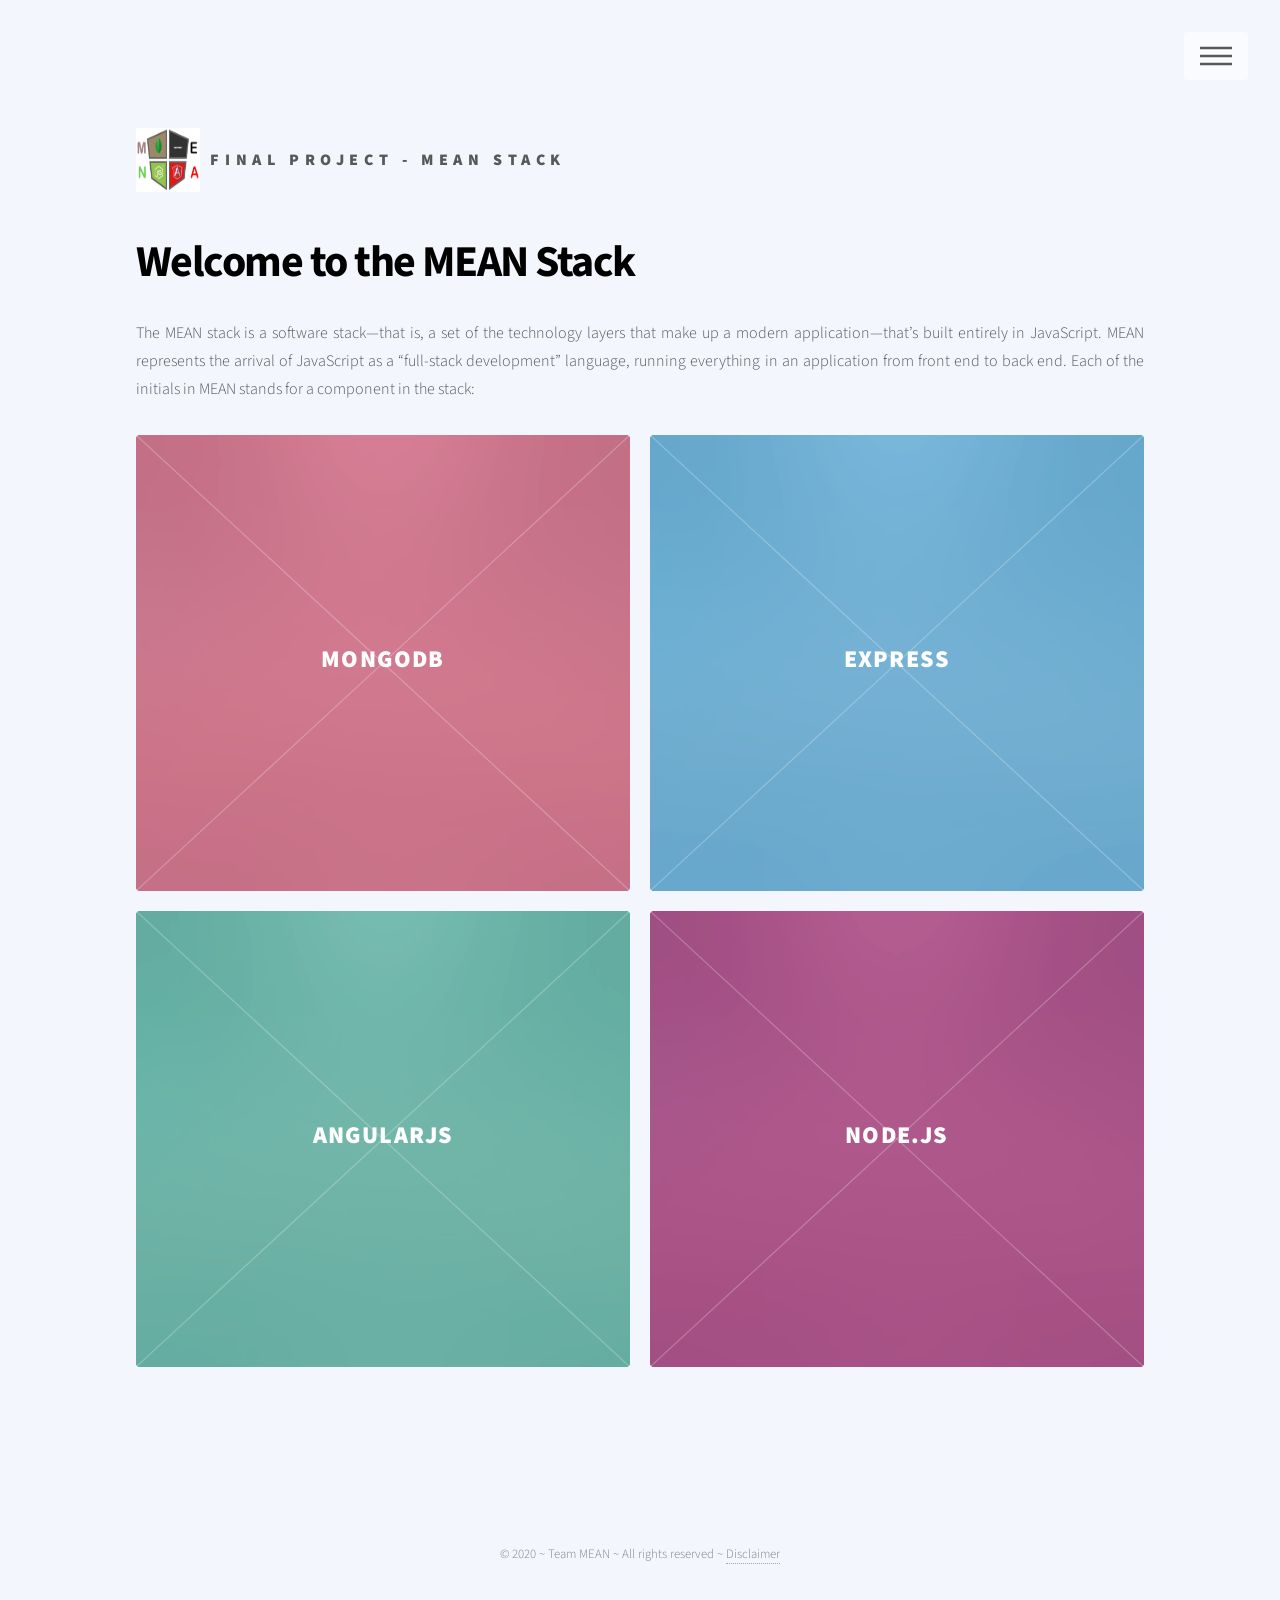
==== commit c5be3c67: "corrects header" ====
--- a/index.html
+++ b/index.html
@@ -20,7 +20,7 @@
 
 				<!-- Logo -->
 				<a href="index.html" class="logo">
-					<span class="symbol"><img src="images/mean.png" alt="MEAN" /></span><span class="title">Stack
+					<span class="symbol"><img src="images/mean.png" alt="MEAN" /></span><span class="title">Final
 						Project - MEAN Stack</span>
 				</a>
 
--- a/css/main.css
+++ b/css/main.css
@@ -278,6 +278,7 @@
 }
 
 h1 {
+  color: #000;
   font-size: 2.75em;
   font-weight: 700;
   line-height: 1.3;
@@ -305,9 +306,16 @@
 h2 {
   font-weight: 900;
   line-height: 1.5;
-  margin: 0 0 2em 0;
+  margin: 0 0 1.5em 0;
   text-transform: uppercase;
   letter-spacing: 0.05em;
+}
+
+.alt_h2 {
+  font-size: 2em;
+  margin: 0;
+  color: rgb(0, 88, 52);
+  text-transform: capitalize;
 }
 
 h3,
@@ -370,10 +378,6 @@
   }
 }
 
-li {
-  text-align: justify;
-}
-
 sub {
   font-size: 0.8em;
   position: relative;
@@ -460,12 +464,12 @@
 }
 
 .tutorial_ol {
-  padding-bottom: 2em;
+  padding-bottom: 1em;
 }
 
 .tutorial_ol li {
   margin-left: 2.5em;
-  padding-top: 1em;
+  padding-top: 0.5em;
 }
 
 .tutorial_ul {
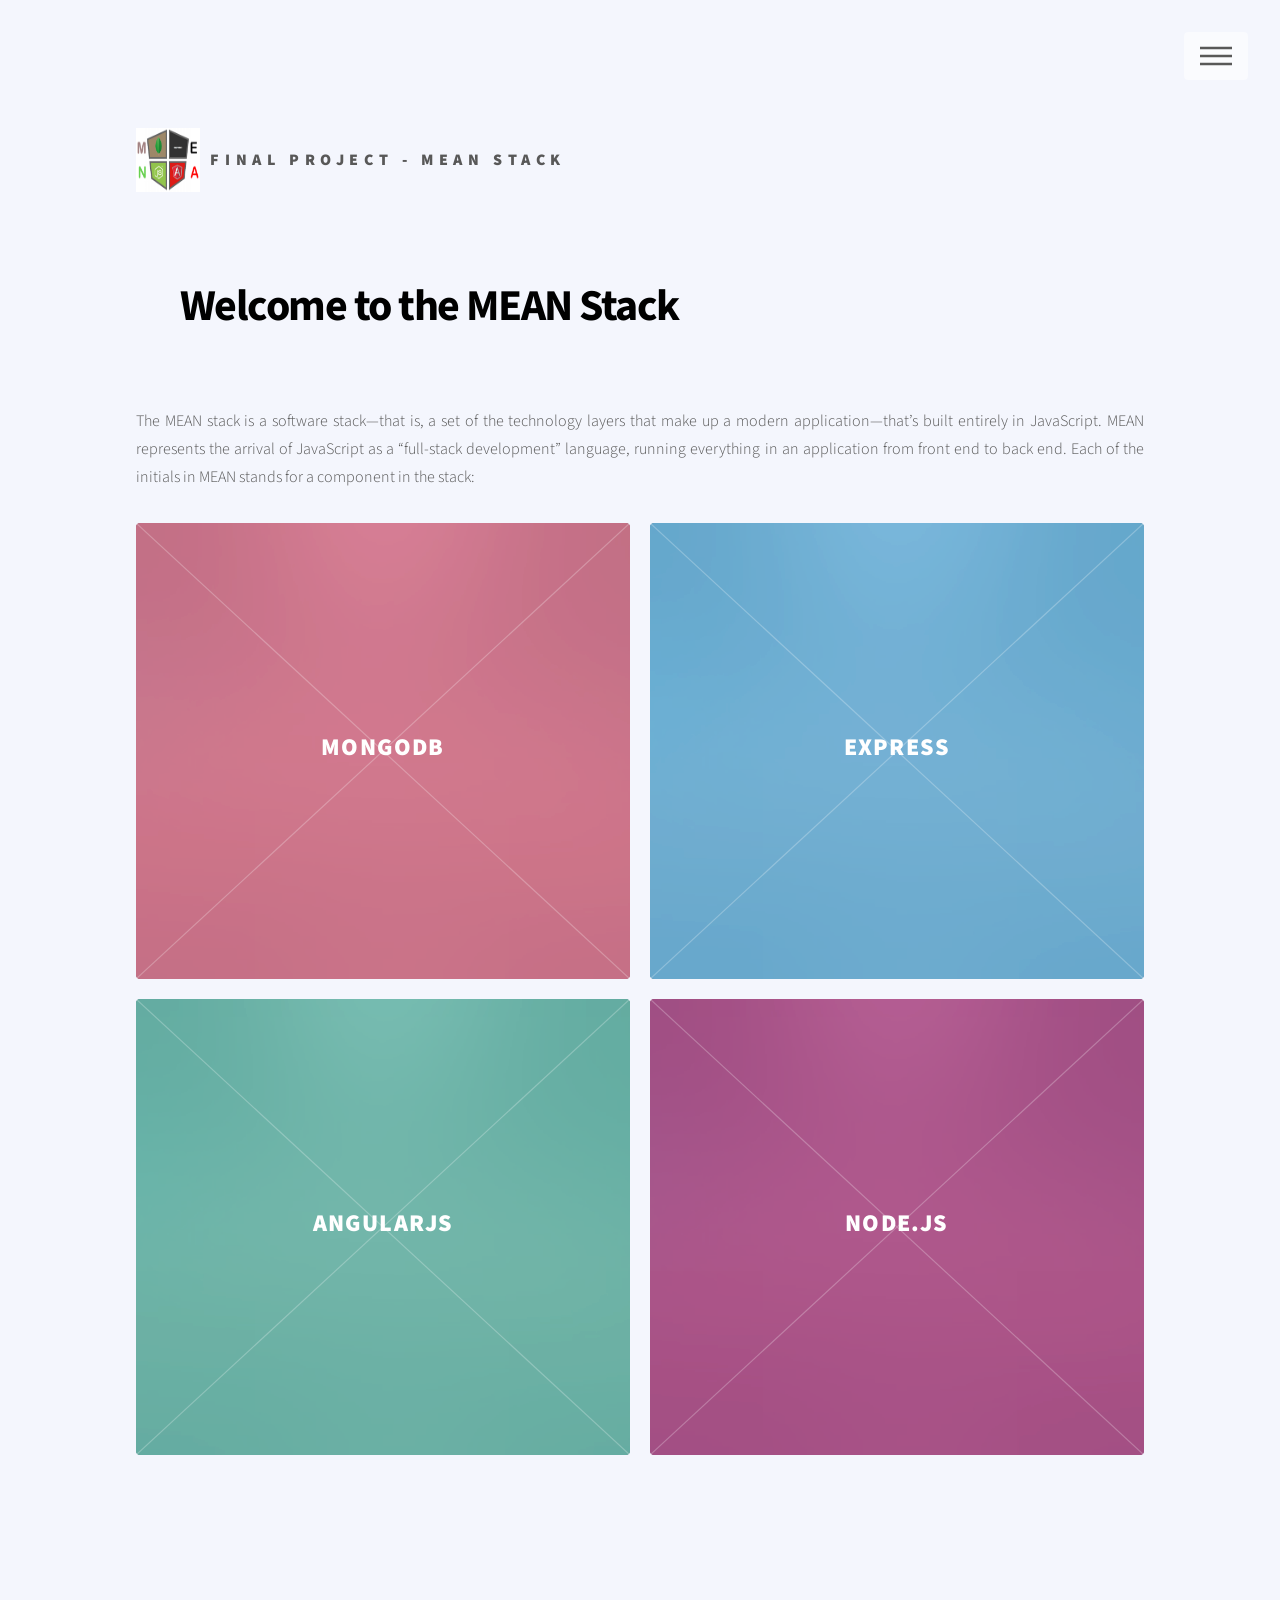
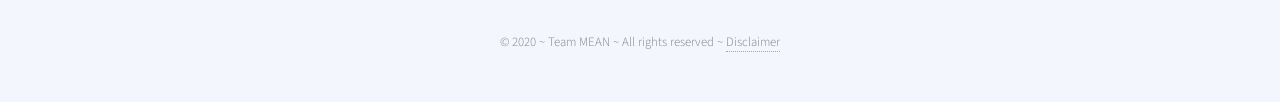
==== commit 8fd9f799: "updates all files, typo correct in nav" ====
--- a/index.html
+++ b/index.html
@@ -39,10 +39,10 @@
 			<h2>Menu</h2>
 			<ul>
 				<li><a href="index.html">Home</a></li>
-				<li><a href="meantutorial.html">MEAN Tutorial</a></li>
-				<li><a href="webapptutorial.html">Web App Tutorial</a></li>
+				<li><a href="meantutorial_doc.html">MEAN Tutorial</a></li>
+				<li><a href="webapptutorial_doc.html">Web App Tutorial</a></li>
 				<li><a href="webappdemonstration.html">Web App Demonstration</a></li>
-				<li><a href="reference.html">Reference</a></li>
+				<li><a href="references.html">References</a></li>
 				<li><a href="aboutus.html">Meet the Team</a></li>
 			</ul>
 		</nav>
--- a/css/main.css
+++ b/css/main.css
@@ -168,7 +168,8 @@
   padding-bottom: 56.25%;
   height: 0;
   overflow: hidden;
-  max-width: 100%;
+  width: 100%;
+  /* max-width: 100%; */
   border: 4px #585858;
   margin-top: 30px;
 }
@@ -181,7 +182,7 @@
   left: 0;
   width: 100%;
   height: 100%;
-  padding: 33pt 103pt 35pt 102pt;
+  padding: 0 0 0 5em;
   background: #fff;
   border: solid 3px #7ecaf6;
   border-radius: 10px;
@@ -282,7 +283,8 @@
   font-size: 2.75em;
   font-weight: 700;
   line-height: 1.3;
-  margin: 0 0 1em 0;
+  margin: 1em 1em;
+  padding-bottom: 1em;
   letter-spacing: -0.035em;
 }
 
@@ -294,6 +296,12 @@
   h1 {
     font-size: 2em;
     margin: 0 0 1em 0;
+  }
+
+  .embed-container iframe,
+  .embed-container object,
+  .embed-container embed {
+    padding: 0 0 0 2em;
   }
 }
 
@@ -347,6 +355,7 @@
 
 h4 {
   font-size: 0.8em;
+  text-align: center;
 }
 
 h5 {
@@ -402,7 +411,7 @@
   background: #000;
   border-radius: 2px;
   font-family: "Courier New", monospace;
-  font-size: 0.9em;
+  font-size: 1em;
   margin: 0 3em;
   padding: 0.5em 0.5em;
 }
